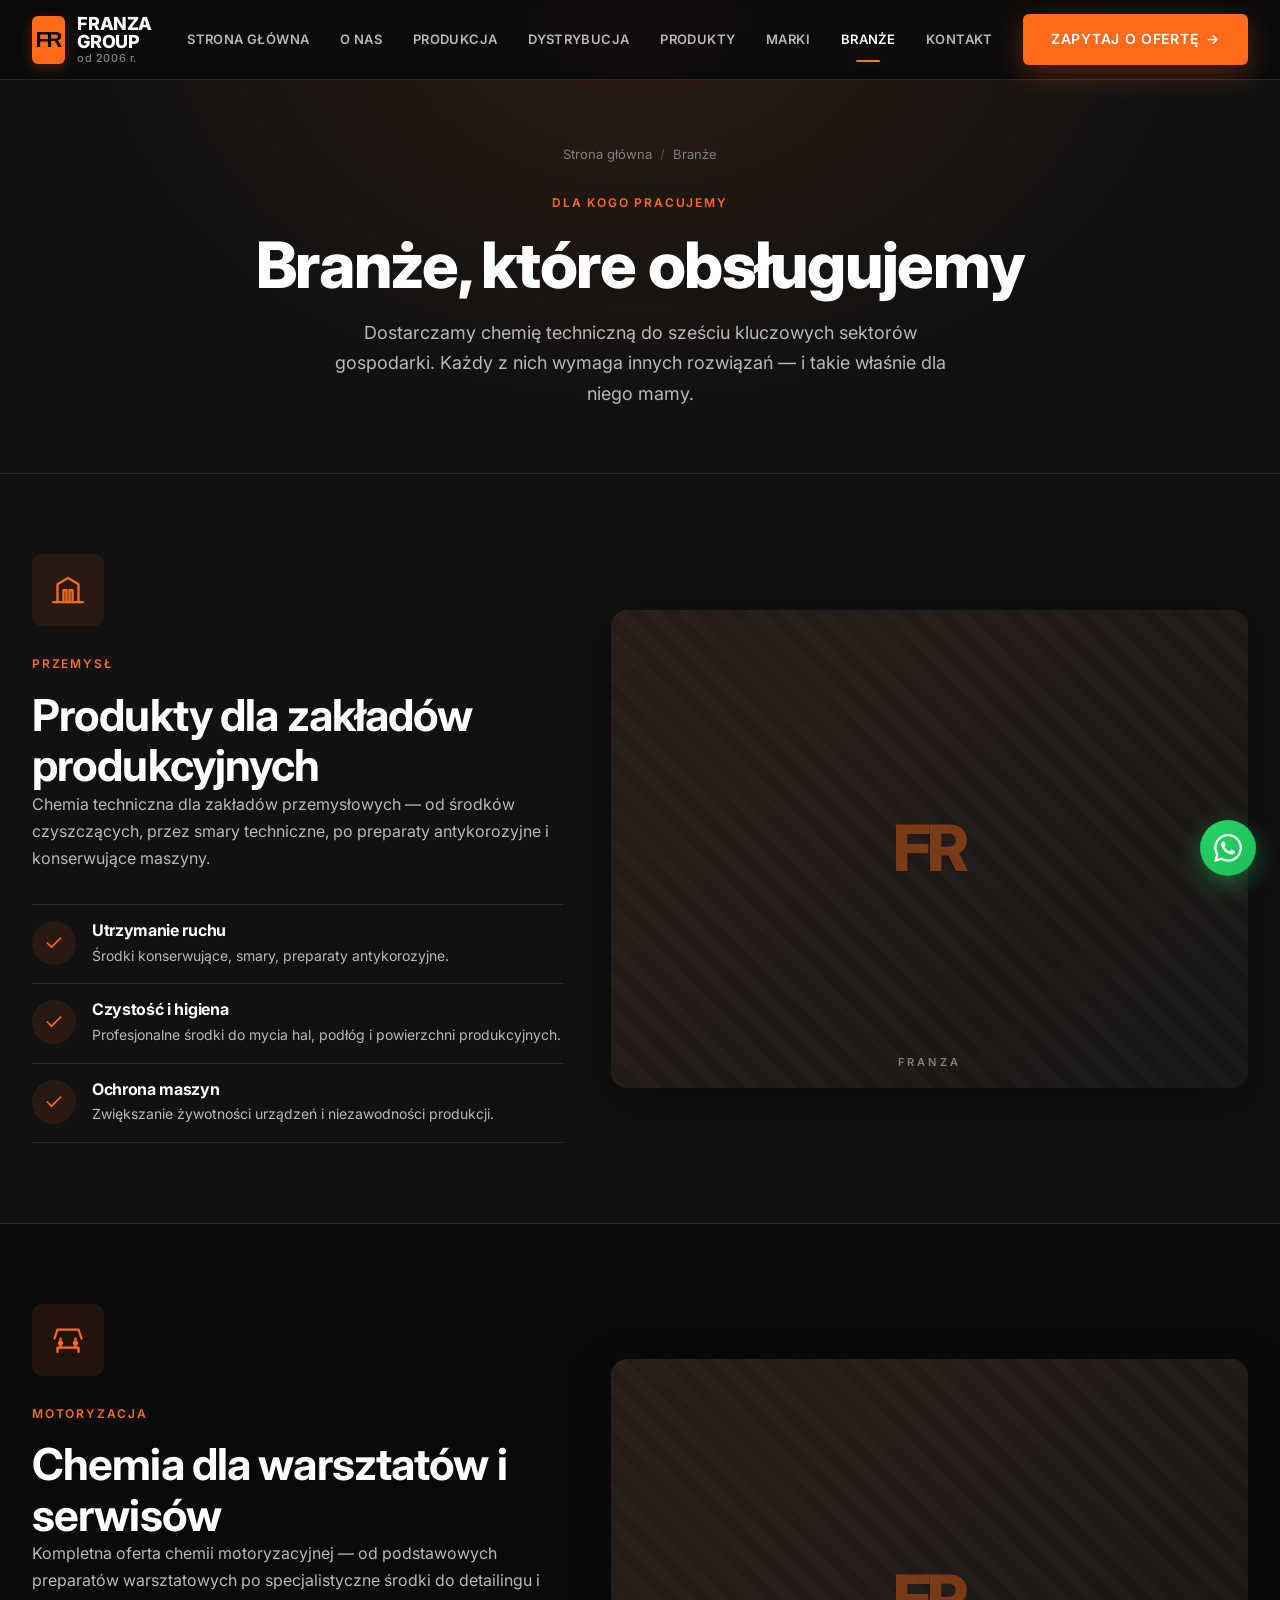
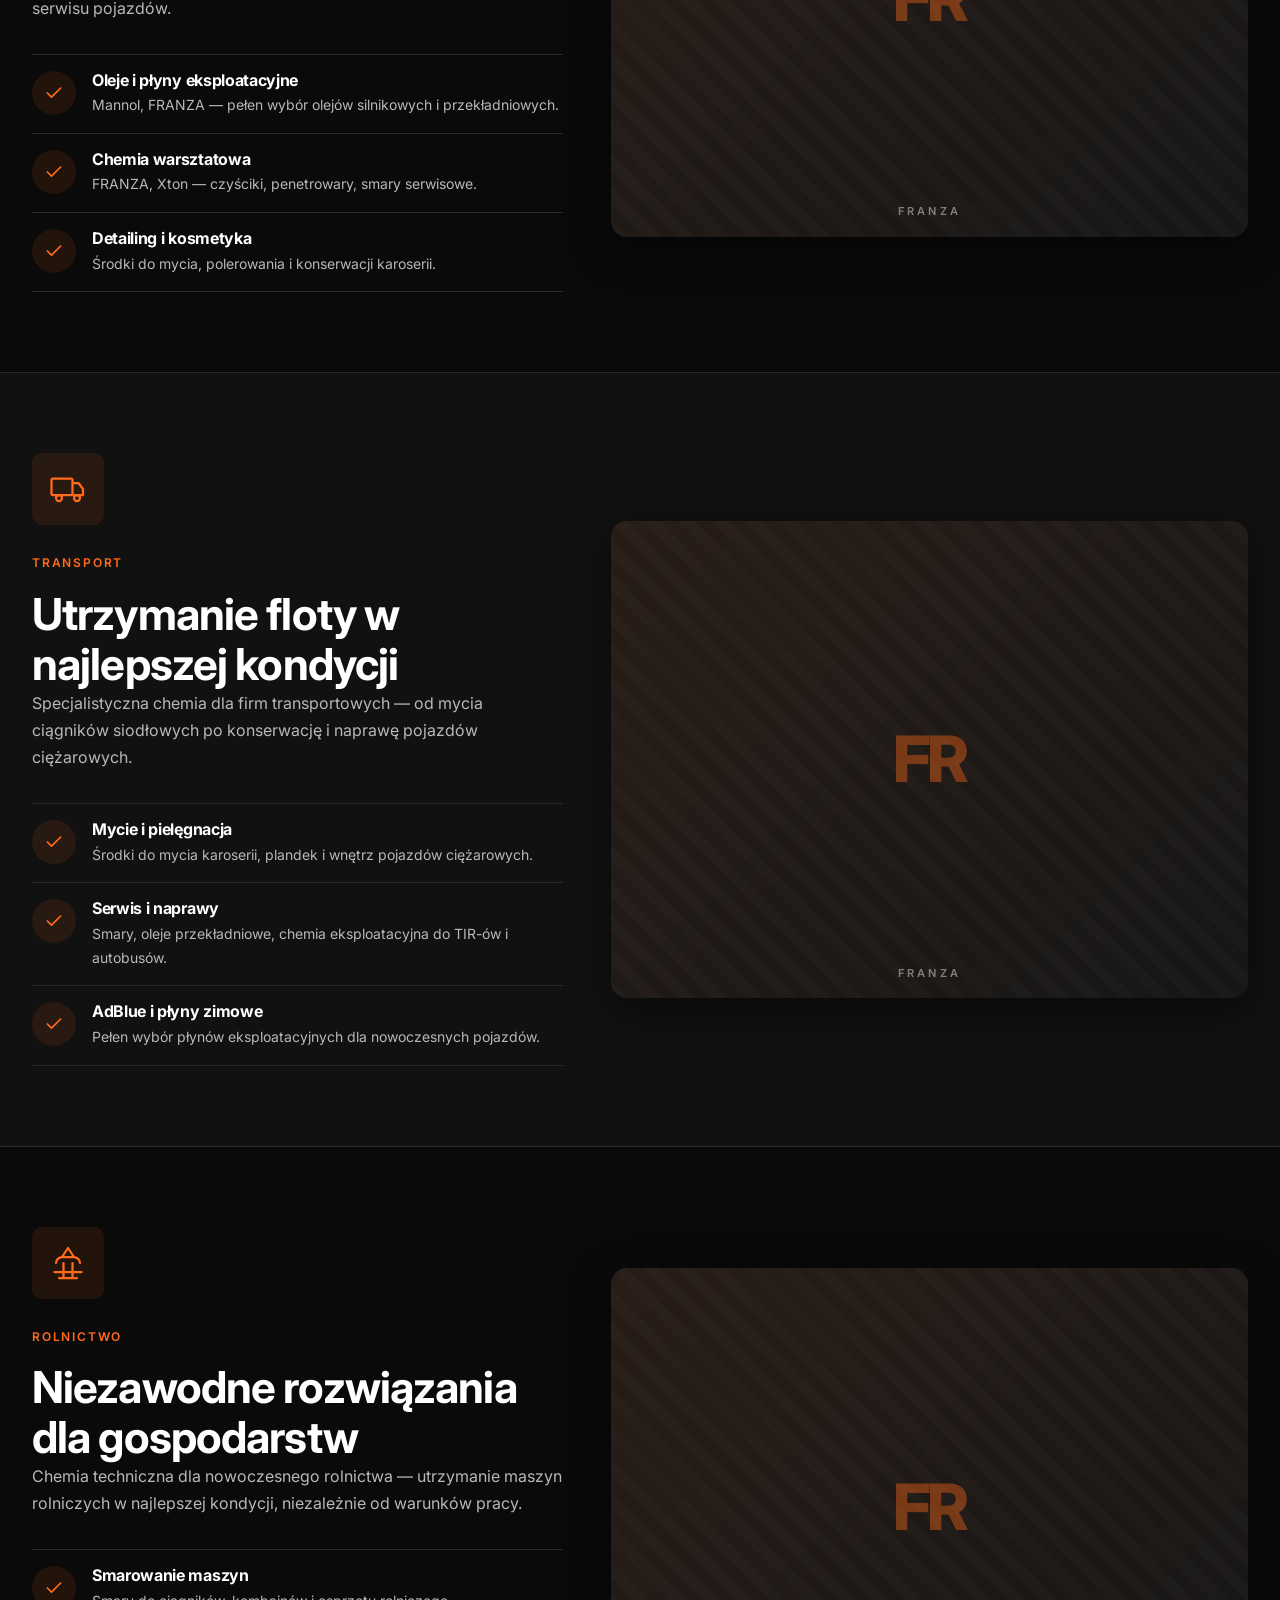
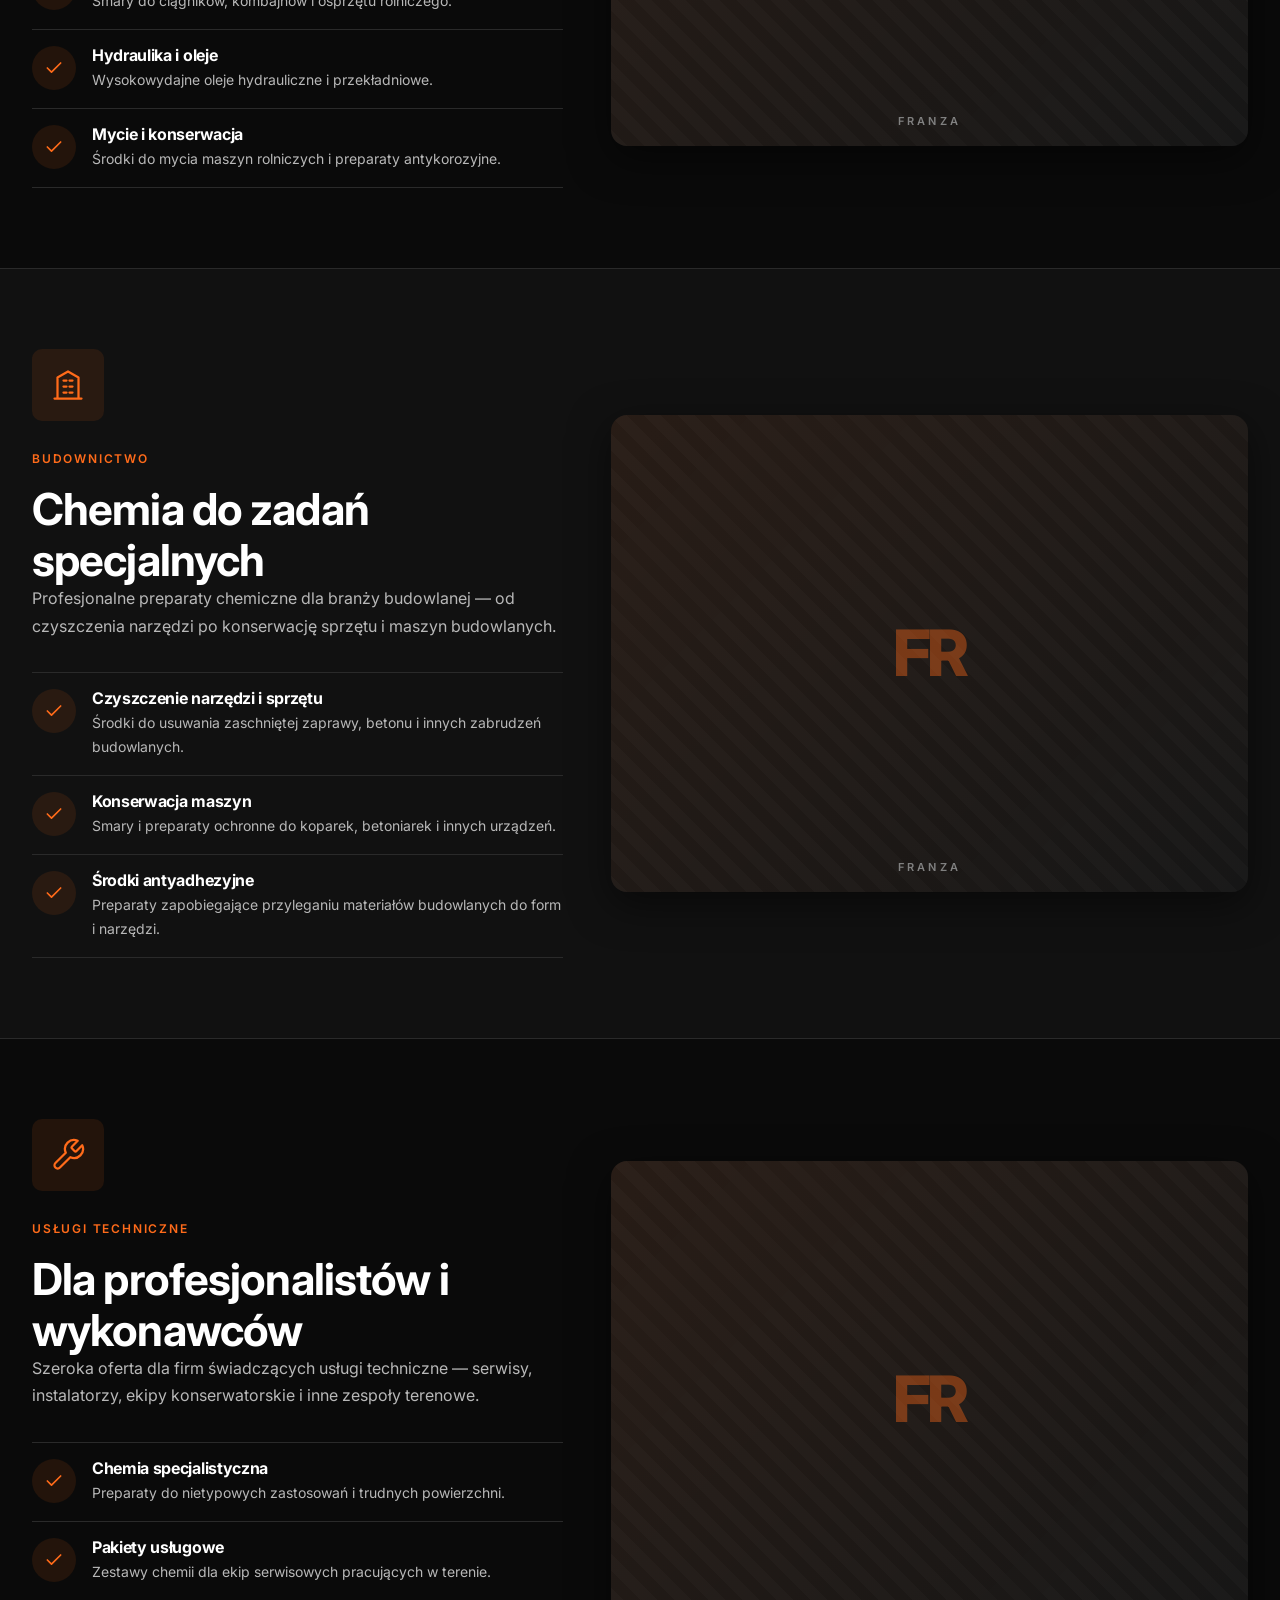
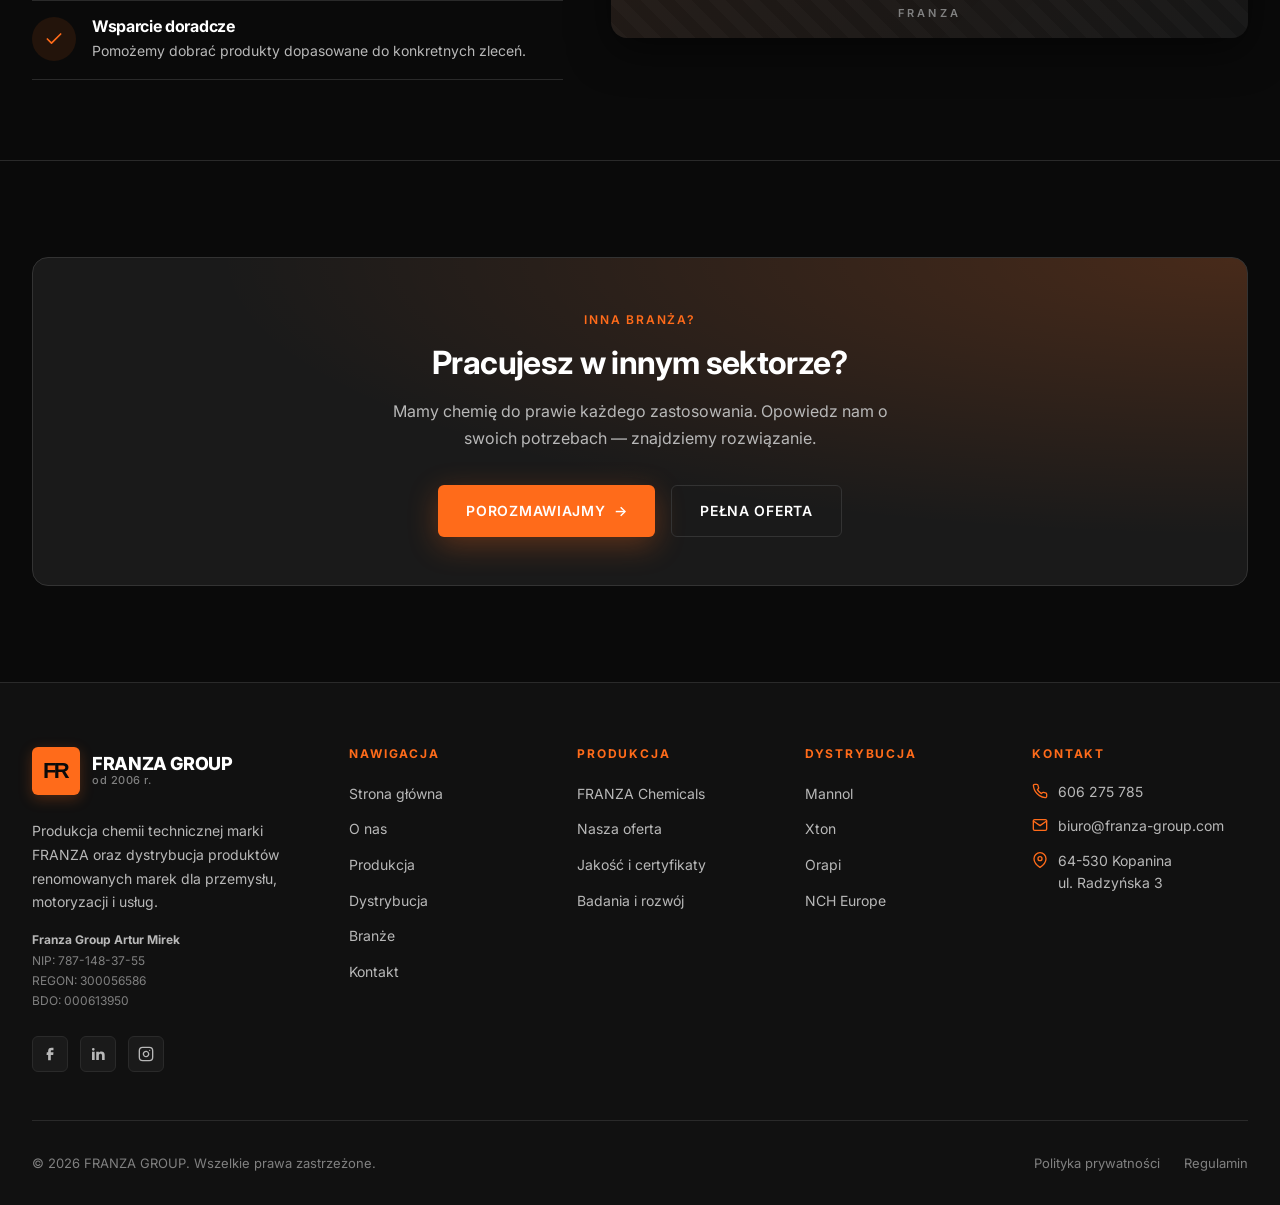
==== pages/branze.html @ 011a7c19 "j" ====
<!DOCTYPE html>
<html lang="pl">
<head>
  <meta charset="UTF-8">
  <meta name="viewport" content="width=device-width, initial-scale=1.0">
  <meta name="description" content="Branże, dla których pracujemy — przemysł, motoryzacja, transport, rolnictwo, budownictwo, usługi techniczne.">
  <meta name="theme-color" content="#0a0a0a">
  <title>Branże — FRANZA GROUP</title>

  <link rel="preconnect" href="https://fonts.googleapis.com">
  <link rel="preconnect" href="https://fonts.gstatic.com" crossorigin>
  <link href="https://fonts.googleapis.com/css2?family=Inter:wght@400;500;600;700;800&display=swap" rel="stylesheet">
  <link rel="stylesheet" href="../css/styles.css">
  <link rel="icon" type="image/svg+xml" href="../assets/favicon.svg">

  <style>
    .industry-section {
      padding: 5rem 0;
      border-bottom: 1px solid var(--border);
    }
    .industry-section:nth-child(even) {
      background-color: var(--bg-secondary);
    }
    .industry-detail-grid {
      display: grid;
      grid-template-columns: 1fr;
      gap: 3rem;
      align-items: center;
    }
    @media (min-width: 900px) {
      .industry-detail-grid {
        grid-template-columns: 1fr 1.2fr;
      }
      .industry-detail-grid.reverse .industry-detail-text {
        order: 2;
      }
    }
    .industry-detail-icon {
      width: 72px;
      height: 72px;
      display: grid;
      place-items: center;
      background-color: rgba(255, 107, 26, 0.1);
      color: var(--accent);
      border-radius: var(--radius-md);
      margin-bottom: 1.5rem;
    }
    .industry-detail-image {
      aspect-ratio: 4/3;
      border-radius: var(--radius-lg);
      overflow: hidden;
      box-shadow: var(--shadow-lg);
    }
    .industry-detail-image img {
      width: 100%;
      height: 100%;
      object-fit: cover;
    }
  </style>
</head>
<body>

  <div id="header-slot"></div>

  <main>
    <section class="page-header">
      <div class="container">
        <div class="breadcrumbs">
          <a href="../index.html">Strona główna</a>
          <span class="separator">/</span>
          <span>Branże</span>
        </div>
        <span class="eyebrow">Dla kogo pracujemy</span>
        <h1>Branże, które obsługujemy</h1>
        <p>Dostarczamy chemię techniczną do sześciu kluczowych sektorów gospodarki. Każdy z nich wymaga innych rozwiązań — i takie właśnie dla niego mamy.</p>
      </div>
    </section>

    <!-- PRZEMYSŁ -->
    <section class="industry-section">
      <div class="container">
        <div class="industry-detail-grid">
          <div>
            <div class="industry-detail-icon">
              <svg width="36" height="36" viewBox="0 0 24 24" fill="none" stroke="currentColor" stroke-width="1.5" stroke-linecap="round" stroke-linejoin="round"><path d="M2 20h20M5 20V8.2L12 4l7 4.2V20M9 12h2v8H9zM13 12h2v8h-2z"/></svg>
            </div>
            <span class="eyebrow">Przemysł</span>
            <h2>Produkty dla zakładów produkcyjnych</h2>
            <p>Chemia techniczna dla zakładów przemysłowych — od środków czyszczących, przez smary techniczne, po preparaty antykorozyjne i konserwujące maszyny.</p>
            <div class="feature-list">
              <div class="feature-list-item">
                <div class="icon-circle"><svg width="20" height="20" viewBox="0 0 24 24" fill="none" stroke="currentColor" stroke-width="2" stroke-linecap="round" stroke-linejoin="round"><polyline points="20 6 9 17 4 12"/></svg></div>
                <div class="feature-list-item-text"><h4>Utrzymanie ruchu</h4><p>Środki konserwujące, smary, preparaty antykorozyjne.</p></div>
              </div>
              <div class="feature-list-item">
                <div class="icon-circle"><svg width="20" height="20" viewBox="0 0 24 24" fill="none" stroke="currentColor" stroke-width="2" stroke-linecap="round" stroke-linejoin="round"><polyline points="20 6 9 17 4 12"/></svg></div>
                <div class="feature-list-item-text"><h4>Czystość i higiena</h4><p>Profesjonalne środki do mycia hal, podłóg i powierzchni produkcyjnych.</p></div>
              </div>
              <div class="feature-list-item">
                <div class="icon-circle"><svg width="20" height="20" viewBox="0 0 24 24" fill="none" stroke="currentColor" stroke-width="2" stroke-linecap="round" stroke-linejoin="round"><polyline points="20 6 9 17 4 12"/></svg></div>
                <div class="feature-list-item-text"><h4>Ochrona maszyn</h4><p>Zwiększanie żywotności urządzeń i niezawodności produkcji.</p></div>
              </div>
            </div>
          </div>
          <div class="industry-detail-image">
            <img src="https://images.unsplash.com/photo-1565008447742-97f6f38c985c?w=1000&q=80&auto=format&fit=crop" alt="Przemysł" loading="lazy">
          </div>
        </div>
      </div>
    </section>

    <!-- MOTORYZACJA -->
    <section class="industry-section">
      <div class="container">
        <div class="industry-detail-grid reverse">
          <div>
            <div class="industry-detail-icon">
              <svg width="36" height="36" viewBox="0 0 24 24" fill="none" stroke="currentColor" stroke-width="1.5" stroke-linecap="round" stroke-linejoin="round"><path d="M5 17h14M3 11l2-6h14l2 6M7 11v6M17 11v6M5 17v3M19 17v3"/><circle cx="7" cy="14" r="1" fill="currentColor"/><circle cx="17" cy="14" r="1" fill="currentColor"/></svg>
            </div>
            <span class="eyebrow">Motoryzacja</span>
            <h2>Chemia dla warsztatów i serwisów</h2>
            <p>Kompletna oferta chemii motoryzacyjnej — od podstawowych preparatów warsztatowych po specjalistyczne środki do detailingu i serwisu pojazdów.</p>
            <div class="feature-list">
              <div class="feature-list-item">
                <div class="icon-circle"><svg width="20" height="20" viewBox="0 0 24 24" fill="none" stroke="currentColor" stroke-width="2" stroke-linecap="round" stroke-linejoin="round"><polyline points="20 6 9 17 4 12"/></svg></div>
                <div class="feature-list-item-text"><h4>Oleje i płyny eksploatacyjne</h4><p>Mannol, FRANZA — pełen wybór olejów silnikowych i przekładniowych.</p></div>
              </div>
              <div class="feature-list-item">
                <div class="icon-circle"><svg width="20" height="20" viewBox="0 0 24 24" fill="none" stroke="currentColor" stroke-width="2" stroke-linecap="round" stroke-linejoin="round"><polyline points="20 6 9 17 4 12"/></svg></div>
                <div class="feature-list-item-text"><h4>Chemia warsztatowa</h4><p>FRANZA, Xton — czyściki, penetrowary, smary serwisowe.</p></div>
              </div>
              <div class="feature-list-item">
                <div class="icon-circle"><svg width="20" height="20" viewBox="0 0 24 24" fill="none" stroke="currentColor" stroke-width="2" stroke-linecap="round" stroke-linejoin="round"><polyline points="20 6 9 17 4 12"/></svg></div>
                <div class="feature-list-item-text"><h4>Detailing i kosmetyka</h4><p>Środki do mycia, polerowania i konserwacji karoserii.</p></div>
              </div>
            </div>
          </div>
          <div class="industry-detail-image">
            <img src="https://images.unsplash.com/photo-1492144534655-ae79c964c9d7?w=1000&q=80&auto=format&fit=crop" alt="Motoryzacja" loading="lazy">
          </div>
        </div>
      </div>
    </section>

    <!-- TRANSPORT -->
    <section class="industry-section">
      <div class="container">
        <div class="industry-detail-grid">
          <div>
            <div class="industry-detail-icon">
              <svg width="36" height="36" viewBox="0 0 24 24" fill="none" stroke="currentColor" stroke-width="1.5" stroke-linecap="round" stroke-linejoin="round"><rect x="1" y="5" width="14" height="11" rx="1"/><path d="M15 8h4l3 4v4h-7"/><circle cx="6" cy="18" r="2"/><circle cx="18" cy="18" r="2"/></svg>
            </div>
            <span class="eyebrow">Transport</span>
            <h2>Utrzymanie floty w najlepszej kondycji</h2>
            <p>Specjalistyczna chemia dla firm transportowych — od mycia ciągników siodłowych po konserwację i naprawę pojazdów ciężarowych.</p>
            <div class="feature-list">
              <div class="feature-list-item">
                <div class="icon-circle"><svg width="20" height="20" viewBox="0 0 24 24" fill="none" stroke="currentColor" stroke-width="2" stroke-linecap="round" stroke-linejoin="round"><polyline points="20 6 9 17 4 12"/></svg></div>
                <div class="feature-list-item-text"><h4>Mycie i pielęgnacja</h4><p>Środki do mycia karoserii, plandek i wnętrz pojazdów ciężarowych.</p></div>
              </div>
              <div class="feature-list-item">
                <div class="icon-circle"><svg width="20" height="20" viewBox="0 0 24 24" fill="none" stroke="currentColor" stroke-width="2" stroke-linecap="round" stroke-linejoin="round"><polyline points="20 6 9 17 4 12"/></svg></div>
                <div class="feature-list-item-text"><h4>Serwis i naprawy</h4><p>Smary, oleje przekładniowe, chemia eksploatacyjna do TIR-ów i autobusów.</p></div>
              </div>
              <div class="feature-list-item">
                <div class="icon-circle"><svg width="20" height="20" viewBox="0 0 24 24" fill="none" stroke="currentColor" stroke-width="2" stroke-linecap="round" stroke-linejoin="round"><polyline points="20 6 9 17 4 12"/></svg></div>
                <div class="feature-list-item-text"><h4>AdBlue i płyny zimowe</h4><p>Pełen wybór płynów eksploatacyjnych dla nowoczesnych pojazdów.</p></div>
              </div>
            </div>
          </div>
          <div class="industry-detail-image">
            <img src="https://images.unsplash.com/photo-1601584115197-04ecc0da31d7?w=1000&q=80&auto=format&fit=crop" alt="Transport" loading="lazy">
          </div>
        </div>
      </div>
    </section>

    <!-- ROLNICTWO -->
    <section class="industry-section">
      <div class="container">
        <div class="industry-detail-grid reverse">
          <div>
            <div class="industry-detail-icon">
              <svg width="36" height="36" viewBox="0 0 24 24" fill="none" stroke="currentColor" stroke-width="1.5" stroke-linecap="round" stroke-linejoin="round"><path d="M12 2L8 8h8l-4-6zM4 12c0-2 2-4 4-4M20 12c0-2-2-4-4-4M6 22h12M9 22V12M15 22V12M3 18h18"/></svg>
            </div>
            <span class="eyebrow">Rolnictwo</span>
            <h2>Niezawodne rozwiązania dla gospodarstw</h2>
            <p>Chemia techniczna dla nowoczesnego rolnictwa — utrzymanie maszyn rolniczych w najlepszej kondycji, niezależnie od warunków pracy.</p>
            <div class="feature-list">
              <div class="feature-list-item">
                <div class="icon-circle"><svg width="20" height="20" viewBox="0 0 24 24" fill="none" stroke="currentColor" stroke-width="2" stroke-linecap="round" stroke-linejoin="round"><polyline points="20 6 9 17 4 12"/></svg></div>
                <div class="feature-list-item-text"><h4>Smarowanie maszyn</h4><p>Smary do ciągników, kombajnów i osprzętu rolniczego.</p></div>
              </div>
              <div class="feature-list-item">
                <div class="icon-circle"><svg width="20" height="20" viewBox="0 0 24 24" fill="none" stroke="currentColor" stroke-width="2" stroke-linecap="round" stroke-linejoin="round"><polyline points="20 6 9 17 4 12"/></svg></div>
                <div class="feature-list-item-text"><h4>Hydraulika i oleje</h4><p>Wysokowydajne oleje hydrauliczne i przekładniowe.</p></div>
              </div>
              <div class="feature-list-item">
                <div class="icon-circle"><svg width="20" height="20" viewBox="0 0 24 24" fill="none" stroke="currentColor" stroke-width="2" stroke-linecap="round" stroke-linejoin="round"><polyline points="20 6 9 17 4 12"/></svg></div>
                <div class="feature-list-item-text"><h4>Mycie i konserwacja</h4><p>Środki do mycia maszyn rolniczych i preparaty antykorozyjne.</p></div>
              </div>
            </div>
          </div>
          <div class="industry-detail-image">
            <img src="https://images.unsplash.com/photo-1500595046743-cd271d694d30?w=1000&q=80&auto=format&fit=crop" alt="Rolnictwo" loading="lazy">
          </div>
        </div>
      </div>
    </section>

    <!-- BUDOWNICTWO -->
    <section class="industry-section">
      <div class="container">
        <div class="industry-detail-grid">
          <div>
            <div class="industry-detail-icon">
              <svg width="36" height="36" viewBox="0 0 24 24" fill="none" stroke="currentColor" stroke-width="1.5" stroke-linecap="round" stroke-linejoin="round"><path d="M3 21h18M5 21V7l7-4 7 4v14M9 9h2M13 9h2M9 13h2M13 13h2M9 17h2M13 17h2"/></svg>
            </div>
            <span class="eyebrow">Budownictwo</span>
            <h2>Chemia do zadań specjalnych</h2>
            <p>Profesjonalne preparaty chemiczne dla branży budowlanej — od czyszczenia narzędzi po konserwację sprzętu i maszyn budowlanych.</p>
            <div class="feature-list">
              <div class="feature-list-item">
                <div class="icon-circle"><svg width="20" height="20" viewBox="0 0 24 24" fill="none" stroke="currentColor" stroke-width="2" stroke-linecap="round" stroke-linejoin="round"><polyline points="20 6 9 17 4 12"/></svg></div>
                <div class="feature-list-item-text"><h4>Czyszczenie narzędzi i sprzętu</h4><p>Środki do usuwania zaschniętej zaprawy, betonu i innych zabrudzeń budowlanych.</p></div>
              </div>
              <div class="feature-list-item">
                <div class="icon-circle"><svg width="20" height="20" viewBox="0 0 24 24" fill="none" stroke="currentColor" stroke-width="2" stroke-linecap="round" stroke-linejoin="round"><polyline points="20 6 9 17 4 12"/></svg></div>
                <div class="feature-list-item-text"><h4>Konserwacja maszyn</h4><p>Smary i preparaty ochronne do koparek, betoniarek i innych urządzeń.</p></div>
              </div>
              <div class="feature-list-item">
                <div class="icon-circle"><svg width="20" height="20" viewBox="0 0 24 24" fill="none" stroke="currentColor" stroke-width="2" stroke-linecap="round" stroke-linejoin="round"><polyline points="20 6 9 17 4 12"/></svg></div>
                <div class="feature-list-item-text"><h4>Środki antyadhezyjne</h4><p>Preparaty zapobiegające przyleganiu materiałów budowlanych do form i narzędzi.</p></div>
              </div>
            </div>
          </div>
          <div class="industry-detail-image">
            <img src="https://images.unsplash.com/photo-1503387762-592deb58ef4e?w=1000&q=80&auto=format&fit=crop" alt="Budownictwo" loading="lazy">
          </div>
        </div>
      </div>
    </section>

    <!-- USŁUGI TECHNICZNE -->
    <section class="industry-section">
      <div class="container">
        <div class="industry-detail-grid reverse">
          <div>
            <div class="industry-detail-icon">
              <svg width="36" height="36" viewBox="0 0 24 24" fill="none" stroke="currentColor" stroke-width="1.5" stroke-linecap="round" stroke-linejoin="round"><path d="M14.7 6.3a1 1 0 0 0 0 1.4l1.6 1.6a1 1 0 0 0 1.4 0l3.77-3.77a6 6 0 0 1-7.94 7.94l-6.91 6.91a2.12 2.12 0 0 1-3-3l6.91-6.91a6 6 0 0 1 7.94-7.94l-3.76 3.76z"/></svg>
            </div>
            <span class="eyebrow">Usługi techniczne</span>
            <h2>Dla profesjonalistów i wykonawców</h2>
            <p>Szeroka oferta dla firm świadczących usługi techniczne — serwisy, instalatorzy, ekipy konserwatorskie i inne zespoły terenowe.</p>
            <div class="feature-list">
              <div class="feature-list-item">
                <div class="icon-circle"><svg width="20" height="20" viewBox="0 0 24 24" fill="none" stroke="currentColor" stroke-width="2" stroke-linecap="round" stroke-linejoin="round"><polyline points="20 6 9 17 4 12"/></svg></div>
                <div class="feature-list-item-text"><h4>Chemia specjalistyczna</h4><p>Preparaty do nietypowych zastosowań i trudnych powierzchni.</p></div>
              </div>
              <div class="feature-list-item">
                <div class="icon-circle"><svg width="20" height="20" viewBox="0 0 24 24" fill="none" stroke="currentColor" stroke-width="2" stroke-linecap="round" stroke-linejoin="round"><polyline points="20 6 9 17 4 12"/></svg></div>
                <div class="feature-list-item-text"><h4>Pakiety usługowe</h4><p>Zestawy chemii dla ekip serwisowych pracujących w terenie.</p></div>
              </div>
              <div class="feature-list-item">
                <div class="icon-circle"><svg width="20" height="20" viewBox="0 0 24 24" fill="none" stroke="currentColor" stroke-width="2" stroke-linecap="round" stroke-linejoin="round"><polyline points="20 6 9 17 4 12"/></svg></div>
                <div class="feature-list-item-text"><h4>Wsparcie doradcze</h4><p>Pomożemy dobrać produkty dopasowane do konkretnych zleceń.</p></div>
              </div>
            </div>
          </div>
          <div class="industry-detail-image">
            <img src="https://images.unsplash.com/photo-1581094794329-c8112a89af12?w=1000&q=80&auto=format&fit=crop" alt="Usługi techniczne" loading="lazy">
          </div>
        </div>
      </div>
    </section>

    <section>
      <div class="container">
        <div class="banner">
          <span class="eyebrow">Inna branża?</span>
          <h2>Pracujesz w innym sektorze?</h2>
          <p>Mamy chemię do prawie każdego zastosowania. Opowiedz nam o swoich potrzebach — znajdziemy rozwiązanie.</p>
          <div class="banner-ctas">
            <a href="kontakt.html" class="btn btn-primary">Porozmawiajmy<span class="arrow">→</span></a>
            <a href="produkty.html" class="btn btn-secondary">Pełna oferta</a>
          </div>
        </div>
      </div>
    </section>
  </main>

  <div id="footer-slot"></div>
  <script src="../js/main.js"></script>
</body>
</html>
---- css/styles.css ----
/* ============================================
   FRANZA GROUP — Główny arkusz stylów
   ============================================ */

/* === Zmienne === */
:root {
  --bg-primary: #0a0a0a;
  --bg-secondary: #111111;
  --bg-tertiary: #161616;
  --bg-card: #1a1a1a;
  --bg-card-hover: #222222;
  --bg-elevated: #1e1e1e;

  --text-primary: #ffffff;
  --text-secondary: #b8b8b8;
  --text-muted: #808080;

  --accent: #ff6b1a;
  --accent-hover: #ff8533;
  --accent-dark: #e55a0d;
  --accent-glow: rgba(255, 107, 26, 0.25);

  --border: #2a2a2a;
  --border-light: #333333;

  --shadow-sm: 0 2px 8px rgba(0, 0, 0, 0.3);
  --shadow-md: 0 6px 20px rgba(0, 0, 0, 0.4);
  --shadow-lg: 0 12px 40px rgba(0, 0, 0, 0.5);
  --shadow-accent: 0 8px 30px rgba(255, 107, 26, 0.3);

  --radius-sm: 6px;
  --radius-md: 10px;
  --radius-lg: 16px;
  --radius-xl: 24px;

  --transition-fast: 150ms ease;
  --transition: 250ms ease;
  --transition-slow: 400ms ease;

  --container-max: 1280px;
  --header-height: 80px;

  --font-sans: 'Inter', -apple-system, BlinkMacSystemFont, 'Segoe UI', Roboto, sans-serif;
}

/* === Reset === */
*, *::before, *::after {
  box-sizing: border-box;
  margin: 0;
  padding: 0;
}

html {
  scroll-behavior: smooth;
  -webkit-text-size-adjust: 100%;
}

body {
  font-family: var(--font-sans);
  background-color: var(--bg-primary);
  color: var(--text-primary);
  line-height: 1.6;
  min-height: 100vh;
  -webkit-font-smoothing: antialiased;
  -moz-osx-font-smoothing: grayscale;
  overflow-x: hidden;
}

img, svg, video {
  display: block;
  max-width: 100%;
  height: auto;
}

a {
  color: inherit;
  text-decoration: none;
  transition: color var(--transition);
}

button {
  font-family: inherit;
  cursor: pointer;
  border: none;
  background: none;
  color: inherit;
}

ul, ol {
  list-style: none;
}

input, textarea, select {
  font-family: inherit;
  font-size: inherit;
  color: inherit;
}

/* === Typografia === */
h1, h2, h3, h4, h5, h6 {
  font-weight: 700;
  line-height: 1.15;
  letter-spacing: -0.02em;
  color: var(--text-primary);
}

h1 {
  font-size: clamp(2.5rem, 5vw, 4rem);
  font-weight: 800;
}

h2 {
  font-size: clamp(1.875rem, 3.5vw, 2.75rem);
}

h3 {
  font-size: clamp(1.375rem, 2vw, 1.75rem);
}

p {
  color: var(--text-secondary);
  line-height: 1.7;
}

.accent-text {
  color: var(--accent);
}

.text-muted {
  color: var(--text-muted);
}

.eyebrow {
  display: inline-block;
  font-size: 0.75rem;
  font-weight: 600;
  letter-spacing: 0.15em;
  text-transform: uppercase;
  color: var(--accent);
  margin-bottom: 1rem;
}

/* === Container === */
.container {
  width: 100%;
  max-width: var(--container-max);
  margin: 0 auto;
  padding: 0 1.5rem;
}

@media (min-width: 768px) {
  .container {
    padding: 0 2rem;
  }
}

/* === Buttons === */
.btn {
  display: inline-flex;
  align-items: center;
  justify-content: center;
  gap: 0.5rem;
  padding: 0.875rem 1.75rem;
  font-size: 0.875rem;
  font-weight: 600;
  letter-spacing: 0.05em;
  text-transform: uppercase;
  border-radius: var(--radius-sm);
  transition: all var(--transition);
  cursor: pointer;
  white-space: nowrap;
}

.btn-primary {
  background-color: var(--accent);
  color: #fff;
  box-shadow: var(--shadow-accent);
}

.btn-primary:hover {
  background-color: var(--accent-hover);
  transform: translateY(-2px);
  box-shadow: 0 12px 36px rgba(255, 107, 26, 0.4);
}

.btn-secondary {
  background-color: transparent;
  color: var(--text-primary);
  border: 1px solid var(--border-light);
}

.btn-secondary:hover {
  background-color: var(--bg-card);
  border-color: var(--accent);
  color: var(--accent);
}

.btn-ghost {
  padding: 0.5rem 0;
  color: var(--accent);
  font-weight: 600;
  font-size: 0.875rem;
  letter-spacing: 0.05em;
  text-transform: uppercase;
}

.btn-ghost:hover {
  color: var(--accent-hover);
  gap: 0.75rem;
}

.btn .arrow {
  display: inline-block;
  transition: transform var(--transition);
}

.btn:hover .arrow {
  transform: translateX(4px);
}

/* === Header === */
.site-header {
  position: fixed;
  top: 0;
  left: 0;
  right: 0;
  height: var(--header-height);
  background-color: rgba(10, 10, 10, 0.85);
  backdrop-filter: blur(16px);
  -webkit-backdrop-filter: blur(16px);
  border-bottom: 1px solid var(--border);
  z-index: 1000;
  transition: background-color var(--transition);
}

.site-header.scrolled {
  background-color: rgba(10, 10, 10, 0.95);
  box-shadow: var(--shadow-md);
}

.header-inner {
  display: flex;
  align-items: center;
  justify-content: space-between;
  height: 100%;
}

.logo {
  display: flex;
  align-items: center;
  gap: 0.75rem;
  font-weight: 800;
}

.logo-mark {
  width: 48px;
  height: 48px;
  display: grid;
  place-items: center;
  background: var(--accent);
  color: #0a0a0a;
  border-radius: var(--radius-sm);
  font-family: 'Arial Black', 'Helvetica Neue', Arial, sans-serif;
  font-size: 1.375rem;
  font-weight: 900;
  letter-spacing: -0.12em;
  padding-right: 2px;
  box-shadow: 0 4px 14px var(--accent-glow);
  transition: transform var(--transition);
}

.logo:hover .logo-mark {
  transform: rotate(-3deg) scale(1.05);
}

.logo-text {
  display: flex;
  flex-direction: column;
  line-height: 1;
}

.logo-name {
  font-size: 1.125rem;
  font-weight: 800;
  letter-spacing: -0.02em;
  color: var(--text-primary);
}

.logo-tagline {
  font-size: 0.6875rem;
  font-weight: 500;
  color: var(--text-muted);
  letter-spacing: 0.05em;
  margin-top: 0.125rem;
}

.main-nav {
  display: none;
}

@media (min-width: 1100px) {
  .main-nav {
    display: flex;
    align-items: center;
    gap: 0.125rem;
  }
}

.nav-link {
  position: relative;
  padding: 0.625rem 0.9rem;
  font-size: 0.8125rem;
  font-weight: 600;
  letter-spacing: 0.03em;
  text-transform: uppercase;
  color: var(--text-secondary);
  border-radius: var(--radius-sm);
  transition: all var(--transition);
  white-space: nowrap;
}

.nav-link:hover {
  color: var(--text-primary);
  background-color: rgba(255, 255, 255, 0.04);
}

.nav-link.active {
  color: var(--text-primary);
}

.nav-link.active::after {
  content: '';
  position: absolute;
  bottom: -2px;
  left: 50%;
  transform: translateX(-50%);
  width: 24px;
  height: 2px;
  background: linear-gradient(90deg, var(--accent), var(--accent-hover));
  border-radius: 2px;
  box-shadow: 0 0 8px var(--accent-glow);
}

.nav-cta {
  margin-left: 1rem;
  display: none;
}

@media (min-width: 1280px) {
  .nav-cta {
    display: inline-flex;
  }
}

/* === Mobile menu === */
.menu-toggle {
  display: flex;
  flex-direction: column;
  gap: 5px;
  padding: 0.5rem;
  z-index: 1001;
}

@media (min-width: 1024px) {
  .menu-toggle {
    display: none;
  }
}

.menu-toggle span {
  display: block;
  width: 24px;
  height: 2px;
  background-color: var(--text-primary);
  transition: all var(--transition);
  border-radius: 1px;
}

.menu-toggle.active span:nth-child(1) {
  transform: translateY(7px) rotate(45deg);
}

.menu-toggle.active span:nth-child(2) {
  opacity: 0;
}

.menu-toggle.active span:nth-child(3) {
  transform: translateY(-7px) rotate(-45deg);
}

.mobile-menu {
  position: fixed;
  inset: 0;
  background-color: var(--bg-primary);
  z-index: 999;
  padding: calc(var(--header-height) + 2rem) 1.5rem 2rem;
  transform: translateX(100%);
  transition: transform var(--transition-slow);
  overflow-y: auto;
}

.mobile-menu.open {
  transform: translateX(0);
}

.mobile-menu .nav-link {
  display: block;
  padding: 1rem;
  font-size: 1rem;
  border-bottom: 1px solid var(--border);
}

.mobile-menu .nav-link.active::after {
  display: none;
}

.mobile-menu .btn {
  margin-top: 2rem;
  width: 100%;
}

/* === Hero === */
.hero {
  position: relative;
  padding-top: calc(var(--header-height) + 4rem);
  padding-bottom: 4rem;
  overflow: hidden;
  background:
    radial-gradient(ellipse at top right, rgba(255, 107, 26, 0.15), transparent 60%),
    radial-gradient(ellipse at bottom left, rgba(255, 107, 26, 0.08), transparent 70%),
    var(--bg-primary);
}

@media (min-width: 768px) {
  .hero {
    padding-top: calc(var(--header-height) + 5rem);
    padding-bottom: 6rem;
  }
}

.hero-grid {
  display: grid;
  grid-template-columns: 1fr;
  gap: 3rem;
  align-items: center;
}

@media (min-width: 1024px) {
  .hero-grid {
    grid-template-columns: 1.1fr 1fr;
    gap: 4rem;
  }
}

.hero h1 {
  margin-bottom: 1.5rem;
}

.hero h1 .accent-text {
  display: block;
}

.hero-lead {
  font-size: 1.125rem;
  color: var(--text-secondary);
  max-width: 520px;
  margin-bottom: 2.5rem;
}

.hero-ctas {
  display: flex;
  flex-wrap: wrap;
  gap: 1rem;
  margin-bottom: 3rem;
}

.hero-features {
  display: grid;
  grid-template-columns: repeat(auto-fit, minmax(160px, 1fr));
  gap: 1.5rem;
  padding-top: 2rem;
  border-top: 1px solid var(--border);
}

.hero-feature {
  display: flex;
  align-items: flex-start;
  gap: 0.875rem;
}

.hero-feature .icon-circle {
  flex-shrink: 0;
  width: 40px;
  height: 40px;
  display: grid;
  place-items: center;
  background-color: rgba(255, 107, 26, 0.1);
  border: 1px solid rgba(255, 107, 26, 0.3);
  border-radius: 50%;
  color: var(--accent);
}

.hero-feature-text {
  display: flex;
  flex-direction: column;
}

.hero-feature-title {
  font-size: 0.875rem;
  font-weight: 700;
  color: var(--text-primary);
  line-height: 1.3;
}

.hero-feature-desc {
  font-size: 0.75rem;
  color: var(--text-muted);
  margin-top: 0.25rem;
}

.hero-visual {
  position: relative;
  aspect-ratio: 4/3;
  border-radius: var(--radius-lg);
  overflow: hidden;
  background: linear-gradient(135deg, #1a1a1a, #0a0a0a);
  box-shadow: var(--shadow-lg);
}

.hero-visual img {
  width: 100%;
  height: 100%;
  object-fit: cover;
  opacity: 0.95;
}

.hero-visual::after {
  content: '';
  position: absolute;
  inset: 0;
  background: linear-gradient(135deg, transparent 40%, rgba(255, 107, 26, 0.2));
  pointer-events: none;
}

/* === Sections === */
section {
  padding: 5rem 0;
}

@media (min-width: 768px) {
  section {
    padding: 6rem 0;
  }
}

.section-header {
  text-align: center;
  max-width: 720px;
  margin: 0 auto 4rem;
}

.section-header h2 {
  margin-bottom: 1rem;
}

.section-header p {
  font-size: 1.0625rem;
}

/* === Brands strip === */
.brands-strip {
  padding: 3rem 0;
  background-color: var(--bg-secondary);
  border-top: 1px solid var(--border);
  border-bottom: 1px solid var(--border);
}

.brands-strip-label {
  text-align: center;
  font-size: 0.75rem;
  font-weight: 600;
  letter-spacing: 0.2em;
  text-transform: uppercase;
  color: var(--text-muted);
  margin-bottom: 2.5rem;
}

.brands-grid {
  display: grid;
  grid-template-columns: repeat(2, 1fr);
  gap: 2rem;
  align-items: center;
  justify-items: center;
}

@media (min-width: 640px) {
  .brands-grid {
    grid-template-columns: repeat(3, 1fr);
  }
}

@media (min-width: 1024px) {
  .brands-grid {
    grid-template-columns: repeat(6, 1fr);
  }
  .brands-grid-5 {
    grid-template-columns: repeat(5, 1fr);
  }
}

.brand-logo {
  display: flex;
  align-items: center;
  justify-content: center;
  height: 60px;
  padding: 0 0.75rem;
  filter: grayscale(100%) brightness(1.2) contrast(0.8);
  opacity: 0.7;
  transition: all var(--transition);
}

.brand-logo:hover {
  filter: none;
  opacity: 1;
  transform: translateY(-2px);
}

.brand-logo span {
  font-size: 1.25rem;
  font-weight: 800;
  letter-spacing: 0.05em;
  color: var(--text-primary);
}

/* Wyróżniona marka własna FRANZA */
.brand-logo-featured {
  display: flex;
  align-items: center;
  gap: 0.625rem;
  height: 60px;
  padding: 0.5rem 1.25rem;
  background: linear-gradient(135deg, rgba(255, 107, 26, 0.12), rgba(255, 107, 26, 0.04));
  border: 1px solid rgba(255, 107, 26, 0.3);
  border-radius: var(--radius-sm);
  filter: none;
  opacity: 1;
}

.brand-logo-featured:hover {
  background: linear-gradient(135deg, rgba(255, 107, 26, 0.2), rgba(255, 107, 26, 0.08));
  border-color: var(--accent);
  box-shadow: 0 8px 24px var(--accent-glow);
  transform: translateY(-3px);
}

.brand-fr-mark {
  display: grid;
  place-items: center;
  width: 40px;
  height: 40px;
  background: var(--accent);
  color: #0a0a0a !important;
  border-radius: 4px;
  font-family: 'Arial Black', 'Helvetica Neue', Arial, sans-serif;
  font-size: 1.125rem !important;
  font-weight: 900;
  letter-spacing: -0.12em;
  padding-right: 2px;
}

.brand-fr-text {
  color: var(--accent) !important;
  font-size: 1.125rem !important;
  letter-spacing: 0.02em !important;
}

/* === Two-column showcase === */
.showcase {
  display: grid;
  grid-template-columns: 1fr;
  gap: 1.5rem;
}

@media (min-width: 900px) {
  .showcase {
    grid-template-columns: 1fr 1fr;
  }
}

.showcase-card {
  position: relative;
  padding: 2.5rem;
  background: linear-gradient(135deg, var(--bg-card), var(--bg-secondary));
  border: 1px solid var(--border);
  border-radius: var(--radius-lg);
  overflow: hidden;
  transition: all var(--transition);
}

.showcase-card:hover {
  border-color: var(--border-light);
  transform: translateY(-4px);
  box-shadow: var(--shadow-lg);
}

.showcase-card .eyebrow {
  font-size: 0.6875rem;
}

.showcase-card h3 {
  font-size: clamp(1.5rem, 2.5vw, 2rem);
  margin-bottom: 1rem;
  text-transform: uppercase;
}

.showcase-card h3 .accent-text {
  display: block;
}

.showcase-card p {
  font-size: 0.9375rem;
  margin-bottom: 1.5rem;
  max-width: 380px;
}

.showcase-list {
  margin-bottom: 2rem;
}

.showcase-list li {
  display: flex;
  align-items: center;
  gap: 0.75rem;
  font-size: 0.9375rem;
  color: var(--text-secondary);
  padding: 0.375rem 0;
}

.check-icon {
  flex-shrink: 0;
  width: 20px;
  height: 20px;
  display: grid;
  place-items: center;
  background-color: rgba(255, 107, 26, 0.15);
  color: var(--accent);
  border-radius: 4px;
  font-size: 0.75rem;
}

.showcase-card-visual {
  position: absolute;
  right: -10%;
  bottom: -10%;
  width: 50%;
  opacity: 0.35;
  pointer-events: none;
  z-index: 0;
}

.showcase-card > * {
  position: relative;
  z-index: 1;
}

/* === Industries grid === */
.industries-grid {
  display: grid;
  grid-template-columns: repeat(2, 1fr);
  gap: 1rem;
}

@media (min-width: 768px) {
  .industries-grid {
    grid-template-columns: repeat(3, 1fr);
    gap: 1.5rem;
  }
}

@media (min-width: 1024px) {
  .industries-grid {
    grid-template-columns: repeat(6, 1fr);
  }
}

.industry-card {
  padding: 2rem 1rem;
  background-color: var(--bg-card);
  border: 1px solid var(--border);
  border-radius: var(--radius-md);
  text-align: center;
  transition: all var(--transition);
}

.industry-card:hover {
  background-color: var(--bg-card-hover);
  border-color: var(--accent);
  transform: translateY(-4px);
  box-shadow: var(--shadow-md);
}

.industry-icon {
  width: 56px;
  height: 56px;
  margin: 0 auto 1rem;
  display: grid;
  place-items: center;
  color: var(--accent);
}

.industry-card h4 {
  font-size: 0.875rem;
  font-weight: 700;
  text-transform: uppercase;
  letter-spacing: 0.05em;
  margin-bottom: 0.5rem;
}

.industry-card p {
  font-size: 0.8125rem;
  color: var(--text-muted);
  line-height: 1.5;
}

/* === CTA section === */
.cta-section {
  background:
    radial-gradient(ellipse at center, rgba(255, 107, 26, 0.1), transparent 70%),
    var(--bg-secondary);
  border-top: 1px solid var(--border);
  border-bottom: 1px solid var(--border);
}

.cta-grid {
  display: grid;
  grid-template-columns: 1fr;
  gap: 3rem;
  align-items: center;
}

@media (min-width: 900px) {
  .cta-grid {
    grid-template-columns: 1fr 1fr 1fr;
    gap: 4rem;
  }
}

.cta-images {
  display: grid;
  grid-template-columns: 1fr 1fr;
  gap: 1rem;
}

@media (min-width: 900px) {
  .cta-images {
    grid-column: span 2;
  }
}

.cta-image {
  aspect-ratio: 4/3;
  border-radius: var(--radius-md);
  overflow: hidden;
  position: relative;
}

.cta-image img {
  width: 100%;
  height: 100%;
  object-fit: cover;
  transition: transform var(--transition-slow);
}

.cta-image:hover img {
  transform: scale(1.05);
}

.cta-image::after {
  content: '';
  position: absolute;
  inset: 0;
  background: linear-gradient(to top, rgba(0, 0, 0, 0.7), transparent 60%);
}

.cta-image-label {
  position: absolute;
  bottom: 1rem;
  left: 1rem;
  z-index: 1;
  font-size: 0.8125rem;
  font-weight: 700;
  text-transform: uppercase;
  letter-spacing: 0.05em;
  color: #fff;
}

.cta-content h2 {
  font-size: clamp(1.5rem, 2.5vw, 1.875rem);
  margin-bottom: 1.5rem;
}

.cta-contact-list {
  margin: 2rem 0;
}

.cta-contact-item {
  display: flex;
  align-items: center;
  gap: 1rem;
  padding: 0.75rem 0;
  font-size: 0.9375rem;
}

.cta-contact-item .icon-circle {
  flex-shrink: 0;
  width: 40px;
  height: 40px;
  display: grid;
  place-items: center;
  background-color: rgba(255, 107, 26, 0.1);
  color: var(--accent);
  border-radius: 50%;
}

/* === Stats === */
.stats {
  background-color: var(--bg-primary);
  padding: 4rem 0;
}

.stats-grid {
  display: grid;
  grid-template-columns: repeat(2, 1fr);
  gap: 2rem;
  text-align: center;
}

@media (min-width: 768px) {
  .stats-grid {
    grid-template-columns: repeat(4, 1fr);
  }
}

.stat-number {
  font-size: clamp(2.5rem, 4vw, 3.5rem);
  font-weight: 800;
  color: var(--text-primary);
  line-height: 1;
  letter-spacing: -0.02em;
  margin-bottom: 0.5rem;
}

.stat-label {
  font-size: 0.75rem;
  font-weight: 600;
  letter-spacing: 0.15em;
  text-transform: uppercase;
  color: var(--text-muted);
}

/* === Footer === */
.site-footer {
  background-color: var(--bg-secondary);
  border-top: 1px solid var(--border);
  padding: 4rem 0 2rem;
}

.footer-grid {
  display: grid;
  grid-template-columns: 1fr;
  gap: 3rem;
  margin-bottom: 3rem;
}

@media (min-width: 640px) {
  .footer-grid {
    grid-template-columns: repeat(2, 1fr);
  }
}

@media (min-width: 1024px) {
  .footer-grid {
    grid-template-columns: 1.5fr 1fr 1fr 1fr 1.2fr;
  }
}

.footer-brand p {
  font-size: 0.875rem;
  margin-top: 1.5rem;
  max-width: 280px;
}

.footer-col h5 {
  font-size: 0.75rem;
  font-weight: 700;
  letter-spacing: 0.15em;
  text-transform: uppercase;
  color: var(--accent);
  margin-bottom: 1.25rem;
}

.footer-col ul li {
  margin-bottom: 0.625rem;
}

.footer-col ul a {
  font-size: 0.875rem;
  color: var(--text-secondary);
}

.footer-col ul a:hover {
  color: var(--accent);
}

.footer-contact-item {
  display: flex;
  align-items: flex-start;
  gap: 0.625rem;
  font-size: 0.875rem;
  color: var(--text-secondary);
  margin-bottom: 0.75rem;
}

.footer-contact-item svg {
  flex-shrink: 0;
  color: var(--accent);
  margin-top: 2px;
}

.footer-bottom {
  padding-top: 2rem;
  border-top: 1px solid var(--border);
  display: flex;
  flex-direction: column;
  gap: 1rem;
  justify-content: space-between;
  align-items: center;
  font-size: 0.8125rem;
  color: var(--text-muted);
}

@media (min-width: 640px) {
  .footer-bottom {
    flex-direction: row;
  }
}

.footer-bottom-links {
  display: flex;
  gap: 1.5rem;
}

.footer-bottom-links a:hover {
  color: var(--accent);
}

.footer-social {
  display: flex;
  gap: 0.75rem;
  margin-top: 1.5rem;
}

.social-link {
  width: 36px;
  height: 36px;
  display: grid;
  place-items: center;
  background-color: var(--bg-card);
  border: 1px solid var(--border);
  border-radius: var(--radius-sm);
  color: var(--text-secondary);
  transition: all var(--transition);
}

.social-link:hover {
  background-color: var(--accent);
  color: #fff;
  border-color: var(--accent);
  transform: translateY(-2px);
}

/* === Page header (for subpages) === */
.page-header {
  padding-top: calc(var(--header-height) + 4rem);
  padding-bottom: 4rem;
  background:
    radial-gradient(ellipse at top, rgba(255, 107, 26, 0.12), transparent 60%),
    var(--bg-secondary);
  border-bottom: 1px solid var(--border);
}

.page-header .container {
  text-align: center;
}

.page-header h1 {
  margin-bottom: 1rem;
}

.page-header p {
  font-size: 1.125rem;
  max-width: 640px;
  margin: 0 auto;
}

.breadcrumbs {
  display: flex;
  justify-content: center;
  gap: 0.5rem;
  font-size: 0.8125rem;
  color: var(--text-muted);
  margin-bottom: 1.5rem;
}

.breadcrumbs a:hover {
  color: var(--accent);
}

.breadcrumbs .separator {
  opacity: 0.5;
}

/* === Cards grid (generic) === */
.card-grid {
  display: grid;
  grid-template-columns: 1fr;
  gap: 1.5rem;
}

@media (min-width: 640px) {
  .card-grid {
    grid-template-columns: repeat(2, 1fr);
  }
}

@media (min-width: 1024px) {
  .card-grid.cols-3 {
    grid-template-columns: repeat(3, 1fr);
  }
  .card-grid.cols-4 {
    grid-template-columns: repeat(4, 1fr);
  }
}

.card {
  background-color: var(--bg-card);
  border: 1px solid var(--border);
  border-radius: var(--radius-md);
  overflow: hidden;
  transition: all var(--transition);
}

.card:hover {
  border-color: var(--border-light);
  transform: translateY(-4px);
  box-shadow: var(--shadow-md);
}

.card-image {
  aspect-ratio: 16/10;
  overflow: hidden;
  background-color: var(--bg-tertiary);
}

.card-image img {
  width: 100%;
  height: 100%;
  object-fit: cover;
  transition: transform var(--transition-slow);
}

.card:hover .card-image img {
  transform: scale(1.05);
}

.card-body {
  padding: 1.75rem;
}

.card-body h3 {
  font-size: 1.25rem;
  margin-bottom: 0.75rem;
}

.card-body p {
  font-size: 0.9375rem;
  margin-bottom: 1.25rem;
}

.card-tag {
  display: inline-block;
  padding: 0.25rem 0.75rem;
  background-color: rgba(255, 107, 26, 0.1);
  color: var(--accent);
  font-size: 0.6875rem;
  font-weight: 700;
  letter-spacing: 0.1em;
  text-transform: uppercase;
  border-radius: 100px;
  margin-bottom: 1rem;
}

/* === Brand detail cards === */
.brand-card {
  display: flex;
  flex-direction: column;
  background-color: var(--bg-card);
  border: 1px solid var(--border);
  border-radius: var(--radius-md);
  padding: 2rem;
  transition: all var(--transition);
}

.brand-card:hover {
  border-color: var(--accent);
  transform: translateY(-4px);
  box-shadow: var(--shadow-md);
}

.brand-card-logo {
  height: 60px;
  display: flex;
  align-items: center;
  margin-bottom: 1.5rem;
  font-size: 1.75rem;
  font-weight: 800;
  letter-spacing: 0.02em;
}

.brand-card h3 {
  font-size: 1.25rem;
  margin-bottom: 0.75rem;
}

.brand-card p {
  font-size: 0.9375rem;
  margin-bottom: 1.5rem;
  flex-grow: 1;
}

.brand-card .btn-ghost {
  display: inline-flex;
  align-items: center;
  gap: 0.5rem;
}

/* === Contact page === */
.contact-grid {
  display: grid;
  grid-template-columns: 1fr;
  gap: 3rem;
}

@media (min-width: 900px) {
  .contact-grid {
    grid-template-columns: 1fr 1.5fr;
  }
}

.contact-info {
  background-color: var(--bg-card);
  border: 1px solid var(--border);
  border-radius: var(--radius-lg);
  padding: 2.5rem;
}

.contact-info h2 {
  font-size: 1.75rem;
  margin-bottom: 0.75rem;
}

.contact-info > p {
  margin-bottom: 2rem;
}

.contact-info-list {
  margin-bottom: 2rem;
}

.contact-info-item {
  display: flex;
  align-items: flex-start;
  gap: 1rem;
  padding: 1rem 0;
  border-top: 1px solid var(--border);
}

.contact-info-item:last-child {
  border-bottom: 1px solid var(--border);
}

.contact-info-item .icon-circle {
  flex-shrink: 0;
  width: 44px;
  height: 44px;
  display: grid;
  place-items: center;
  background-color: rgba(255, 107, 26, 0.1);
  color: var(--accent);
  border-radius: 50%;
}

.contact-info-item-label {
  font-size: 0.75rem;
  font-weight: 600;
  text-transform: uppercase;
  letter-spacing: 0.1em;
  color: var(--text-muted);
  margin-bottom: 0.25rem;
}

.contact-info-item-value {
  font-size: 1rem;
  color: var(--text-primary);
  font-weight: 500;
}

.contact-info-item-value a:hover {
  color: var(--accent);
}

.contact-form {
  background-color: var(--bg-card);
  border: 1px solid var(--border);
  border-radius: var(--radius-lg);
  padding: 2.5rem;
}

.contact-form h2 {
  font-size: 1.75rem;
  margin-bottom: 0.75rem;
}

.contact-form > p {
  margin-bottom: 2rem;
}

.form-row {
  display: grid;
  grid-template-columns: 1fr;
  gap: 1rem;
  margin-bottom: 1rem;
}

@media (min-width: 640px) {
  .form-row.cols-2 {
    grid-template-columns: 1fr 1fr;
  }
}

.form-group {
  display: flex;
  flex-direction: column;
}

.form-group label {
  font-size: 0.75rem;
  font-weight: 600;
  letter-spacing: 0.1em;
  text-transform: uppercase;
  color: var(--text-muted);
  margin-bottom: 0.5rem;
}

.form-control {
  padding: 0.875rem 1rem;
  background-color: var(--bg-secondary);
  border: 1px solid var(--border);
  border-radius: var(--radius-sm);
  color: var(--text-primary);
  font-size: 0.9375rem;
  transition: all var(--transition);
}

.form-control:focus {
  outline: none;
  border-color: var(--accent);
  background-color: var(--bg-tertiary);
  box-shadow: 0 0 0 3px rgba(255, 107, 26, 0.15);
}

.form-control::placeholder {
  color: var(--text-muted);
}

textarea.form-control {
  resize: vertical;
  min-height: 140px;
  font-family: inherit;
}

.form-check {
  display: flex;
  align-items: flex-start;
  gap: 0.625rem;
  font-size: 0.8125rem;
  color: var(--text-muted);
  margin: 1rem 0 1.5rem;
}

.form-check input {
  margin-top: 3px;
  accent-color: var(--accent);
}

.form-check a {
  color: var(--accent);
}

.form-submit {
  width: 100%;
}

.form-message {
  display: none;
  margin-top: 1.5rem;
  padding: 1rem;
  border-radius: var(--radius-sm);
  font-size: 0.875rem;
  text-align: center;
}

.form-message.success {
  display: block;
  background-color: rgba(34, 197, 94, 0.1);
  border: 1px solid rgba(34, 197, 94, 0.3);
  color: #22c55e;
}

.form-message.error {
  display: block;
  background-color: rgba(239, 68, 68, 0.1);
  border: 1px solid rgba(239, 68, 68, 0.3);
  color: #ef4444;
}

/* === Map === */
.map-section {
  padding: 0;
}

.map-wrapper {
  height: 400px;
  width: 100%;
  background-color: var(--bg-secondary);
  border-top: 1px solid var(--border);
  border-bottom: 1px solid var(--border);
}

.map-wrapper iframe {
  width: 100%;
  height: 100%;
  filter: grayscale(0.5) brightness(0.8);
}

/* === Content sections (for subpages) === */
.content-grid {
  display: grid;
  grid-template-columns: 1fr;
  gap: 3rem;
  align-items: center;
}

@media (min-width: 900px) {
  .content-grid {
    grid-template-columns: 1fr 1fr;
  }

  .content-grid.reverse .content-text {
    order: 2;
  }
}

.content-text h2 {
  margin-bottom: 1.5rem;
}

.content-text p {
  margin-bottom: 1rem;
  font-size: 1rem;
}

.content-image {
  aspect-ratio: 4/3;
  border-radius: var(--radius-lg);
  overflow: hidden;
  box-shadow: var(--shadow-lg);
}

.content-image img {
  width: 100%;
  height: 100%;
  object-fit: cover;
}

.feature-list {
  margin-top: 2rem;
}

.feature-list-item {
  display: flex;
  align-items: flex-start;
  gap: 1rem;
  padding: 1rem 0;
  border-top: 1px solid var(--border);
}

.feature-list-item:last-child {
  border-bottom: 1px solid var(--border);
}

.feature-list-item .icon-circle {
  flex-shrink: 0;
  width: 44px;
  height: 44px;
  display: grid;
  place-items: center;
  background-color: rgba(255, 107, 26, 0.1);
  color: var(--accent);
  border-radius: 50%;
}

.feature-list-item-text h4 {
  font-size: 1rem;
  font-weight: 700;
  margin-bottom: 0.25rem;
}

.feature-list-item-text p {
  font-size: 0.875rem;
  color: var(--text-secondary);
  margin: 0;
}

/* === Values grid === */
.values-grid {
  display: grid;
  grid-template-columns: 1fr;
  gap: 1.5rem;
}

@media (min-width: 768px) {
  .values-grid {
    grid-template-columns: repeat(3, 1fr);
  }
}

.value-card {
  padding: 2rem;
  background-color: var(--bg-card);
  border: 1px solid var(--border);
  border-radius: var(--radius-md);
  text-align: center;
  transition: all var(--transition);
}

.value-card:hover {
  transform: translateY(-4px);
  border-color: var(--accent);
}

.value-card .icon-circle {
  width: 64px;
  height: 64px;
  margin: 0 auto 1.5rem;
  display: grid;
  place-items: center;
  background-color: rgba(255, 107, 26, 0.1);
  color: var(--accent);
  border-radius: 50%;
}

.value-card h3 {
  font-size: 1.125rem;
  margin-bottom: 0.75rem;
}

.value-card p {
  font-size: 0.9375rem;
}

/* === Banner === */
.banner {
  padding: 3rem;
  background:
    radial-gradient(ellipse at top right, rgba(255, 107, 26, 0.2), transparent 60%),
    var(--bg-card);
  border: 1px solid var(--border-light);
  border-radius: var(--radius-lg);
  text-align: center;
}

.banner h2 {
  font-size: clamp(1.5rem, 2.5vw, 2rem);
  margin-bottom: 1rem;
}

.banner p {
  max-width: 520px;
  margin: 0 auto 2rem;
}

.banner-ctas {
  display: flex;
  flex-wrap: wrap;
  gap: 1rem;
  justify-content: center;
}

/* === Animations === */
@keyframes fadeInUp {
  from {
    opacity: 0;
    transform: translateY(24px);
  }
  to {
    opacity: 1;
    transform: translateY(0);
  }
}

@keyframes fadeInDown {
  from {
    opacity: 0;
    transform: translateY(-16px);
  }
  to {
    opacity: 1;
    transform: translateY(0);
  }
}

@keyframes scaleIn {
  from {
    opacity: 0;
    transform: scale(0.92);
  }
  to {
    opacity: 1;
    transform: scale(1);
  }
}

@keyframes float {
  0%, 100% { transform: translateY(0); }
  50% { transform: translateY(-8px); }
}

@keyframes pulse-glow {
  0%, 100% { box-shadow: 0 0 0 0 var(--accent-glow); }
  50% { box-shadow: 0 0 0 12px transparent; }
}

@keyframes shimmer {
  0% { background-position: -1000px 0; }
  100% { background-position: 1000px 0; }
}

.fade-in {
  opacity: 0;
}

.fade-in.visible {
  animation: fadeInUp 0.7s cubic-bezier(0.22, 0.61, 0.36, 1) forwards;
}

/* Stagger delay dla kart w sekwencji */
.fade-in.visible:nth-child(2) { animation-delay: 0.08s; }
.fade-in.visible:nth-child(3) { animation-delay: 0.16s; }
.fade-in.visible:nth-child(4) { animation-delay: 0.24s; }
.fade-in.visible:nth-child(5) { animation-delay: 0.32s; }
.fade-in.visible:nth-child(6) { animation-delay: 0.40s; }

/* Hero — wejściowa animacja bez czekania na scroll */
.hero h1 {
  animation: fadeInUp 0.9s cubic-bezier(0.22, 0.61, 0.36, 1) both;
}
.hero-lead {
  animation: fadeInUp 0.9s cubic-bezier(0.22, 0.61, 0.36, 1) 0.15s both;
}
.hero-ctas {
  animation: fadeInUp 0.9s cubic-bezier(0.22, 0.61, 0.36, 1) 0.25s both;
}
.hero-features {
  animation: fadeInUp 0.9s cubic-bezier(0.22, 0.61, 0.36, 1) 0.4s both;
}
.hero-visual {
  animation: scaleIn 1s cubic-bezier(0.22, 0.61, 0.36, 1) 0.1s both;
}

/* Wyłącz animacje dla użytkowników którzy preferują redukcję */
@media (prefers-reduced-motion: reduce) {
  *, *::before, *::after {
    animation-duration: 0.01ms !important;
    animation-iteration-count: 1 !important;
    transition-duration: 0.01ms !important;
    scroll-behavior: auto !important;
  }
}

/* === Scroll progress bar === */
.scroll-progress {
  position: fixed;
  top: 0;
  left: 0;
  width: 0%;
  height: 3px;
  background: linear-gradient(90deg, var(--accent), var(--accent-hover));
  z-index: 1001;
  transition: width 0.05s linear;
  box-shadow: 0 0 12px var(--accent-glow);
}

/* === Product search === */
.product-search {
  position: relative;
  max-width: 480px;
  margin: 0 auto 1.5rem;
}

.product-search input {
  width: 100%;
  padding: 0.875rem 1rem 0.875rem 3rem;
  background-color: var(--bg-card);
  border: 1px solid var(--border);
  border-radius: 100px;
  color: var(--text-primary);
  font-size: 0.9375rem;
  transition: all var(--transition);
}

.product-search input:focus {
  outline: none;
  border-color: var(--accent);
  background-color: var(--bg-card-hover);
  box-shadow: 0 0 0 4px rgba(255, 107, 26, 0.12);
}

.product-search input::placeholder {
  color: var(--text-muted);
}

.product-search-icon {
  position: absolute;
  left: 1.125rem;
  top: 50%;
  transform: translateY(-50%);
  color: var(--text-muted);
  pointer-events: none;
}

.product-search-clear {
  position: absolute;
  right: 0.75rem;
  top: 50%;
  transform: translateY(-50%);
  width: 28px;
  height: 28px;
  display: none;
  place-items: center;
  background-color: var(--bg-tertiary);
  color: var(--text-secondary);
  border-radius: 50%;
  cursor: pointer;
  transition: all var(--transition);
  border: none;
}

.product-search-clear.visible {
  display: grid;
}

.product-search-clear:hover {
  background-color: var(--accent);
  color: #fff;
}

.no-results-message {
  display: none;
  text-align: center;
  padding: 4rem 1.5rem;
  color: var(--text-muted);
  font-size: 0.9375rem;
}

.no-results-message.visible {
  display: block;
}

.no-results-message strong {
  display: block;
  font-size: 1.125rem;
  color: var(--text-primary);
  margin-bottom: 0.5rem;
}

/* === Product modal === */
.product-modal-overlay {
  position: fixed;
  inset: 0;
  background-color: rgba(0, 0, 0, 0.85);
  backdrop-filter: blur(8px);
  -webkit-backdrop-filter: blur(8px);
  z-index: 2000;
  display: grid;
  place-items: center;
  padding: 1.5rem;
  opacity: 0;
  visibility: hidden;
  transition: all 0.25s ease;
}

.product-modal-overlay.open {
  opacity: 1;
  visibility: visible;
}

.product-modal {
  width: 100%;
  max-width: 880px;
  max-height: 90vh;
  background-color: var(--bg-card);
  border: 1px solid var(--border-light);
  border-radius: var(--radius-lg);
  overflow: hidden;
  display: grid;
  grid-template-columns: 1fr;
  transform: scale(0.95);
  transition: transform 0.3s cubic-bezier(0.22, 0.61, 0.36, 1);
  position: relative;
}

@media (min-width: 768px) {
  .product-modal {
    grid-template-columns: 0.9fr 1.1fr;
  }
}

.product-modal-overlay.open .product-modal {
  transform: scale(1);
}

.product-modal-close {
  position: absolute;
  top: 1rem;
  right: 1rem;
  width: 40px;
  height: 40px;
  display: grid;
  place-items: center;
  background-color: rgba(0, 0, 0, 0.6);
  color: #fff;
  border-radius: 50%;
  border: none;
  cursor: pointer;
  z-index: 2;
  transition: all var(--transition);
}

.product-modal-close:hover {
  background-color: var(--accent);
  transform: rotate(90deg);
}

.product-modal-image {
  background-color: #fff;
  display: grid;
  place-items: center;
  padding: 2rem;
  min-height: 280px;
}

.product-modal-image img {
  max-width: 100%;
  max-height: 320px;
  object-fit: contain;
}

.product-modal-body {
  padding: 2rem;
  overflow-y: auto;
  max-height: 90vh;
}

.product-modal-body .card-tag {
  margin-bottom: 0.75rem;
}

.product-modal-body h2 {
  font-size: 1.75rem;
  margin-bottom: 1rem;
}

.product-modal-body p {
  margin-bottom: 1.5rem;
}

.product-modal-actions {
  display: flex;
  flex-wrap: wrap;
  gap: 0.75rem;
  padding-top: 1.5rem;
  border-top: 1px solid var(--border);
}

@media (max-width: 768px) {
  .product-modal {
    max-height: 95vh;
  }
  .product-modal-image {
    min-height: 200px;
    padding: 1.5rem;
  }
  .product-modal-image img {
    max-height: 200px;
  }
  .product-modal-body {
    padding: 1.5rem;
  }
}

/* Karty produktowe — sygnalizacja klikalności */
.product-card {
  cursor: pointer;
}

.product-card .btn-ghost {
  pointer-events: none;
}

/* === WhatsApp floating button === */
.whatsapp-fab {
  position: fixed;
  bottom: 1.5rem;
  right: 1.5rem;
  width: 56px;
  height: 56px;
  display: grid;
  place-items: center;
  background: linear-gradient(135deg, #25d366, #1ebe57);
  color: #fff;
  border-radius: 50%;
  box-shadow: 0 8px 24px rgba(37, 211, 102, 0.4);
  z-index: 998;
  transition: all var(--transition);
  animation: whatsapp-pulse 2.5s ease-in-out infinite;
}

@keyframes whatsapp-pulse {
  0%, 100% { box-shadow: 0 8px 24px rgba(37, 211, 102, 0.4), 0 0 0 0 rgba(37, 211, 102, 0.5); }
  50% { box-shadow: 0 8px 24px rgba(37, 211, 102, 0.4), 0 0 0 14px rgba(37, 211, 102, 0); }
}

.whatsapp-fab:hover {
  background: linear-gradient(135deg, #1ebe57, #19a64c);
  transform: translateY(-4px);
  animation-play-state: paused;
}

.whatsapp-fab svg {
  width: 28px;
  height: 28px;
}

/* Back-to-top musi przesunąć się gdy WhatsApp jest widoczny */
.whatsapp-fab + .back-to-top,
body:has(.whatsapp-fab) .back-to-top {
  bottom: calc(1.5rem + 56px + 0.75rem);
}

@media (max-width: 480px) {
  .whatsapp-fab {
    bottom: 1rem;
    right: 1rem;
    width: 50px;
    height: 50px;
  }

  .whatsapp-fab svg {
    width: 24px;
    height: 24px;
  }

  body:has(.whatsapp-fab) .back-to-top {
    bottom: calc(1rem + 50px + 0.625rem);
  }
}

/* === Back to top floating button === */
.back-to-top {
  position: fixed;
  bottom: 1.5rem;
  right: 1.5rem;
  width: 48px;
  height: 48px;
  display: grid;
  place-items: center;
  background: linear-gradient(135deg, var(--accent), var(--accent-dark));
  color: #fff;
  border-radius: 50%;
  box-shadow: var(--shadow-accent);
  opacity: 0;
  visibility: hidden;
  transform: translateY(20px);
  transition: all var(--transition);
  z-index: 999;
  cursor: pointer;
  border: none;
}

.back-to-top.visible {
  opacity: 1;
  visibility: visible;
  transform: translateY(0);
}

.back-to-top:hover {
  background: linear-gradient(135deg, var(--accent-hover), var(--accent));
  transform: translateY(-4px);
  box-shadow: 0 12px 36px rgba(255, 107, 26, 0.5);
}

.back-to-top:active {
  transform: translateY(-2px);
}

/* === MOBILE FIXES === */

/* Filter bar — scroll horyzontalny na małych ekranach */
@media (max-width: 640px) {
  .filter-bar {
    flex-wrap: nowrap;
    overflow-x: auto;
    overflow-y: hidden;
    justify-content: flex-start;
    padding: 0.25rem 1.5rem 1rem;
    margin: 0 -1.5rem 2rem;
    scroll-snap-type: x mandatory;
    -webkit-overflow-scrolling: touch;
    scrollbar-width: none;
  }

  .filter-bar::-webkit-scrollbar {
    display: none;
  }

  .filter-btn {
    flex-shrink: 0;
    scroll-snap-align: start;
    white-space: nowrap;
  }
}

/* Page header — mniejszy padding na mobile */
@media (max-width: 640px) {
  .page-header {
    padding-top: calc(var(--header-height) + 2rem);
    padding-bottom: 2.5rem;
  }

  .page-header h1 {
    font-size: clamp(1.875rem, 7vw, 2.5rem);
  }

  .page-header p {
    font-size: 0.9375rem;
  }
}

/* Hero — mniejsze odstępy na mobile */
@media (max-width: 640px) {
  .hero {
    padding-top: calc(var(--header-height) + 2rem);
    padding-bottom: 3rem;
  }

  .hero h1 {
    font-size: clamp(2rem, 8vw, 3rem);
  }

  .hero-lead {
    font-size: 1rem;
  }

  .hero-features {
    padding-top: 1.5rem;
    gap: 1rem;
  }
}

/* Sekcje — mniejszy padding pionowy na mobile */
@media (max-width: 640px) {
  section {
    padding: 3rem 0;
  }

  .section-header {
    margin-bottom: 2.5rem;
  }
}

/* Brand detail logo — skalowanie na mobile */
@media (max-width: 640px) {
  .brand-detail-logo {
    font-size: 1.75rem;
    height: auto;
    min-height: 60px;
  }

  .brand-detail-logo img {
    max-height: 70px !important;
    width: auto;
  }
}

/* Brand card logo na mobile — nie wystaje */
@media (max-width: 480px) {
  .brand-card-logo {
    font-size: 1.375rem;
    height: 50px;
  }
}

/* Spec table — wskazówka że można przewijać */
.spec-table-wrapper {
  position: relative;
}

@media (max-width: 768px) {
  .spec-table-wrapper::after {
    content: '← przewiń →';
    display: block;
    text-align: center;
    font-size: 0.6875rem;
    color: var(--text-muted);
    letter-spacing: 0.1em;
    margin-top: 0.75rem;
    text-transform: uppercase;
  }

  .spec-table-wrapper {
    padding: 1.25rem;
  }

  .spec-table th,
  .spec-table td {
    padding: 0.625rem 0.75rem;
    font-size: 0.8125rem;
  }
}

/* Showcase cards — mniej paddingu na mobile */
@media (max-width: 480px) {
  .showcase-card {
    padding: 1.75rem 1.5rem;
  }

  .showcase-card h3 {
    font-size: 1.375rem;
  }
}

/* CTA section — lepszy layout mobile */
@media (max-width: 640px) {
  .cta-grid {
    gap: 2rem;
  }

  .cta-images {
    grid-template-columns: 1fr;
  }

  .cta-image {
    aspect-ratio: 16/10;
  }
}

/* Footer — mniejsze odstępy na mobile */
@media (max-width: 640px) {
  .site-footer {
    padding: 3rem 0 1.5rem;
  }

  .footer-grid {
    gap: 2rem;
    margin-bottom: 2rem;
  }
}

/* Buttons — pełna szerokość na bardzo małych ekranach gdy w grupie */
@media (max-width: 380px) {
  .hero-ctas,
  .banner-ctas,
  .brand-ctas {
    flex-direction: column;
    width: 100%;
  }

  .hero-ctas .btn,
  .banner-ctas .btn,
  .brand-ctas .btn {
    width: 100%;
    justify-content: center;
  }
}

/* Contact form/info — lepsze odstępy */
@media (max-width: 640px) {
  .contact-info,
  .contact-form {
    padding: 1.75rem 1.5rem;
  }

  .contact-info h2,
  .contact-form h2 {
    font-size: 1.5rem;
  }
}

/* Back-to-top — mniejszy na mobile */
@media (max-width: 480px) {
  .back-to-top {
    bottom: 1rem;
    right: 1rem;
    width: 42px;
    height: 42px;
  }
}

/* Galeria SPILL — mniejsze odstępy na mobile */
@media (max-width: 768px) {
  .spill-gallery {
    gap: 1rem;
  }

  .spill-usage-images {
    gap: 0.625rem;
  }
}

/* Tabela spec — pierwsza kolumna sticky na mobile (lepiej widać nazwę parametru) */
@media (max-width: 640px) {
  .spec-table tbody th {
    position: sticky;
    left: 0;
    z-index: 1;
  }
}

/* Industry icons — mniejsze na mobile */
@media (max-width: 480px) {
  .industry-card {
    padding: 1.5rem 0.75rem;
  }

  .industry-icon {
    width: 44px;
    height: 44px;
  }

  .industry-icon svg {
    width: 28px;
    height: 28px;
  }

  .industry-card h4 {
    font-size: 0.8125rem;
  }

  .industry-card p {
    font-size: 0.75rem;
  }
}

/* === SPILL MAT gallery === */
.spill-gallery {
  display: grid;
  grid-template-columns: 1fr;
  gap: 1.5rem;
  margin-bottom: 3rem;
}

@media (min-width: 768px) {
  .spill-gallery {
    grid-template-columns: repeat(3, 1fr);
  }
}

.spill-gallery-item {
  display: block;
  background-color: var(--bg-card);
  border: 1px solid var(--border);
  border-radius: var(--radius-md);
  overflow: hidden;
  transition: all var(--transition);
}

.spill-gallery-item:hover {
  border-color: var(--accent);
  transform: translateY(-4px);
  box-shadow: var(--shadow-lg);
}

.spill-gallery-item img {
  width: 100%;
  aspect-ratio: 1;
  object-fit: cover;
  background-color: #fff;
  transition: transform var(--transition-slow);
}

.spill-gallery-item:hover img {
  transform: scale(1.04);
}

.spill-gallery-label {
  padding: 1.25rem 1.5rem;
  border-top: 1px solid var(--border);
}

.spill-gallery-label strong {
  display: block;
  font-size: 1rem;
  font-weight: 700;
  color: var(--text-primary);
  letter-spacing: 0.02em;
  margin-bottom: 0.25rem;
}

.spill-gallery-label span {
  font-size: 0.8125rem;
  color: var(--text-muted);
}

/* === SPILL usage (zastosowanie) === */
.spill-usage {
  display: grid;
  grid-template-columns: 1fr;
  gap: 3rem;
  align-items: center;
  margin-top: 4rem;
  padding-top: 4rem;
  border-top: 1px solid var(--border);
}

@media (min-width: 900px) {
  .spill-usage {
    grid-template-columns: 1fr 1.1fr;
  }
}

.spill-usage-text h3 {
  font-size: clamp(1.5rem, 2.5vw, 2rem);
  margin-bottom: 1rem;
  text-transform: uppercase;
}

.spill-usage-text p {
  margin-bottom: 1.5rem;
}

.spill-usage-images {
  display: grid;
  grid-template-columns: 1fr 1fr;
  gap: 1rem;
}

.spill-usage-image {
  aspect-ratio: 3/4;
  border-radius: var(--radius-md);
  overflow: hidden;
  background-color: var(--bg-tertiary);
  box-shadow: var(--shadow-md);
}

.spill-usage-image img {
  width: 100%;
  height: 100%;
  object-fit: cover;
}

/* === Spec table (dane techniczne) === */
.spec-table-wrapper {
  background-color: var(--bg-card);
  border: 1px solid var(--border);
  border-radius: var(--radius-lg);
  padding: 2rem;
  overflow-x: auto;
  -webkit-overflow-scrolling: touch;
}

.spec-table {
  width: 100%;
  border-collapse: collapse;
  font-size: 0.875rem;
  min-width: 600px;
}

.spec-table th,
.spec-table td {
  padding: 0.875rem 1rem;
  text-align: left;
  border-bottom: 1px solid var(--border);
}

.spec-table thead th {
  font-size: 0.75rem;
  font-weight: 700;
  letter-spacing: 0.1em;
  text-transform: uppercase;
  color: var(--accent);
  background-color: var(--bg-secondary);
  border-bottom: 2px solid var(--accent);
}

.spec-table tbody th {
  font-weight: 600;
  color: var(--text-muted);
  font-size: 0.75rem;
  letter-spacing: 0.05em;
  text-transform: uppercase;
  background-color: var(--bg-secondary);
  white-space: nowrap;
}

.spec-table tbody td {
  color: var(--text-primary);
}

.spec-table tbody tr:hover td,
.spec-table tbody tr:hover th {
  background-color: var(--bg-tertiary);
}

.spec-features {
  display: grid;
  grid-template-columns: 1fr;
  gap: 1rem;
  margin-top: 2rem;
}

@media (min-width: 640px) {
  .spec-features {
    grid-template-columns: repeat(2, 1fr);
  }
}

@media (min-width: 1024px) {
  .spec-features {
    grid-template-columns: repeat(4, 1fr);
  }
}

.spec-feature {
  padding: 1.25rem;
  background-color: var(--bg-secondary);
  border: 1px solid var(--border);
  border-radius: var(--radius-md);
  text-align: center;
}

.spec-feature-icon {
  width: 40px;
  height: 40px;
  margin: 0 auto 0.75rem;
  display: grid;
  place-items: center;
  color: var(--accent);
}

.spec-feature h5 {
  font-size: 0.8125rem;
  font-weight: 700;
  letter-spacing: 0.05em;
  text-transform: uppercase;
  margin-bottom: 0.375rem;
  color: var(--text-primary);
}

.spec-feature p {
  font-size: 0.8125rem;
  color: var(--text-secondary);
  margin: 0;
  line-height: 1.5;
}

/* === Image placeholder (fallback) === */
.image-placeholder {
  position: relative;
  background:
    linear-gradient(135deg, rgba(255, 107, 26, 0.08), rgba(255, 107, 26, 0)),
    repeating-linear-gradient(
      45deg,
      var(--bg-card),
      var(--bg-card) 12px,
      var(--bg-tertiary) 12px,
      var(--bg-tertiary) 24px
    );
}

.image-placeholder::before {
  content: 'FR';
  position: absolute;
  inset: 0;
  display: grid;
  place-items: center;
  font-family: var(--font-sans);
  font-weight: 800;
  font-size: clamp(2.5rem, 8vw, 4rem);
  letter-spacing: -0.05em;
  color: var(--accent);
  opacity: 0.4;
  pointer-events: none;
}

.image-placeholder::after {
  content: 'FRANZA';
  position: absolute;
  left: 0;
  right: 0;
  bottom: 1rem;
  text-align: center;
  font-size: 0.6875rem;
  font-weight: 600;
  letter-spacing: 0.3em;
  color: var(--text-muted);
  pointer-events: none;
}

/* === Utility === */
.text-center { text-align: center; }
.mb-1 { margin-bottom: 0.5rem; }
.mb-2 { margin-bottom: 1rem; }
.mb-3 { margin-bottom: 1.5rem; }
.mb-4 { margin-bottom: 2rem; }
.mt-4 { margin-top: 2rem; }
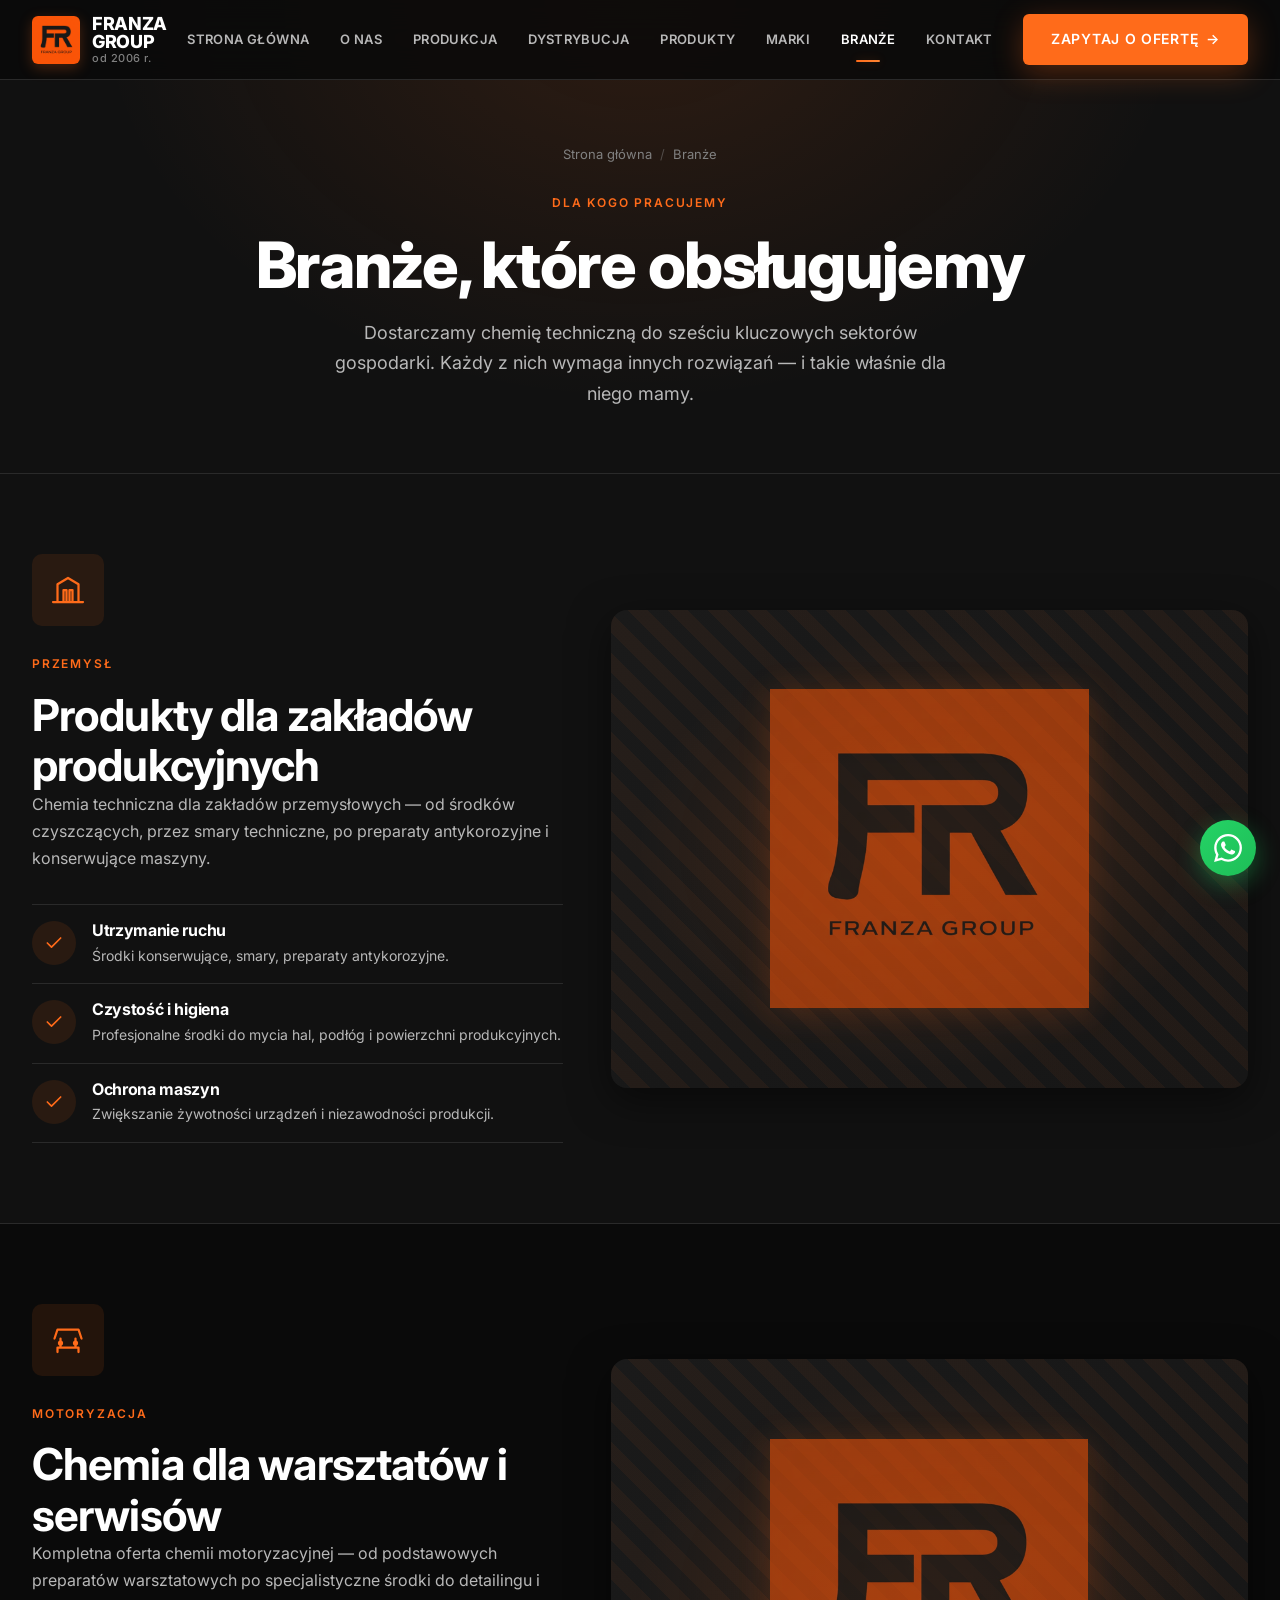
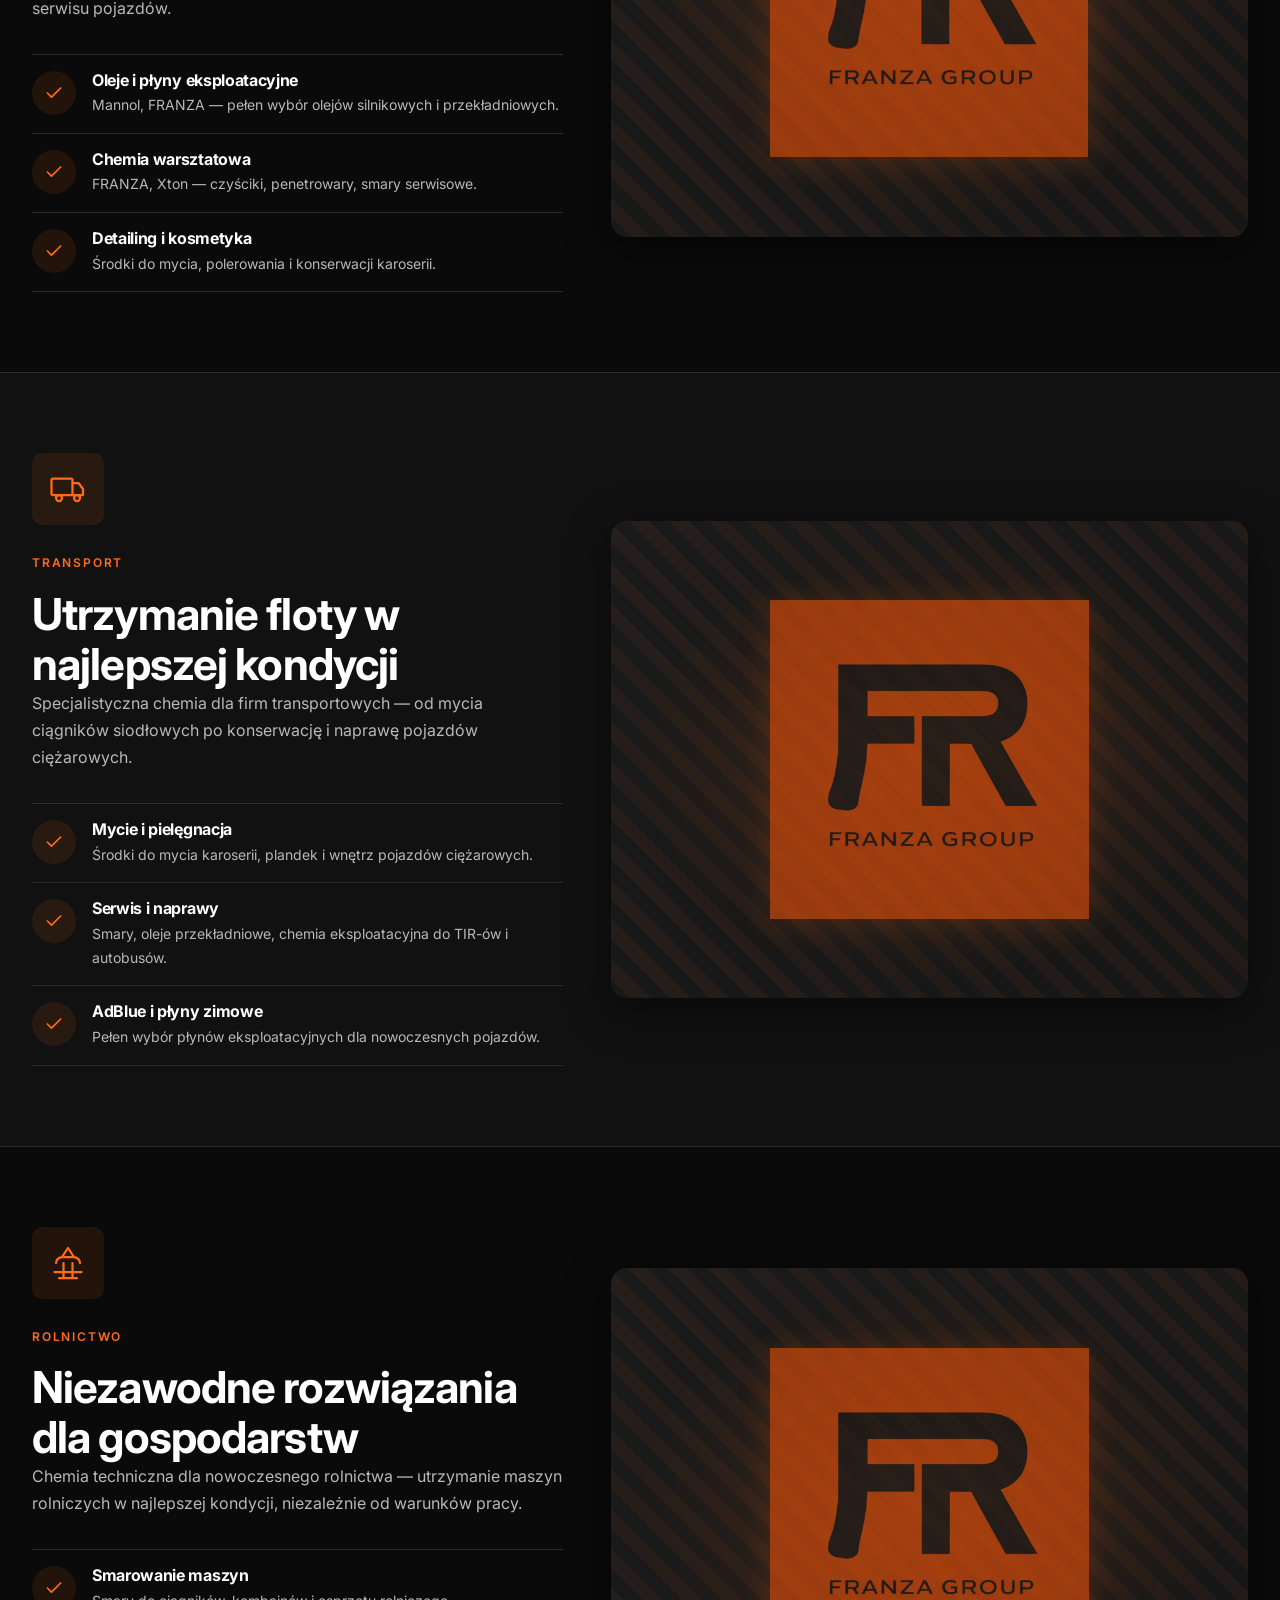
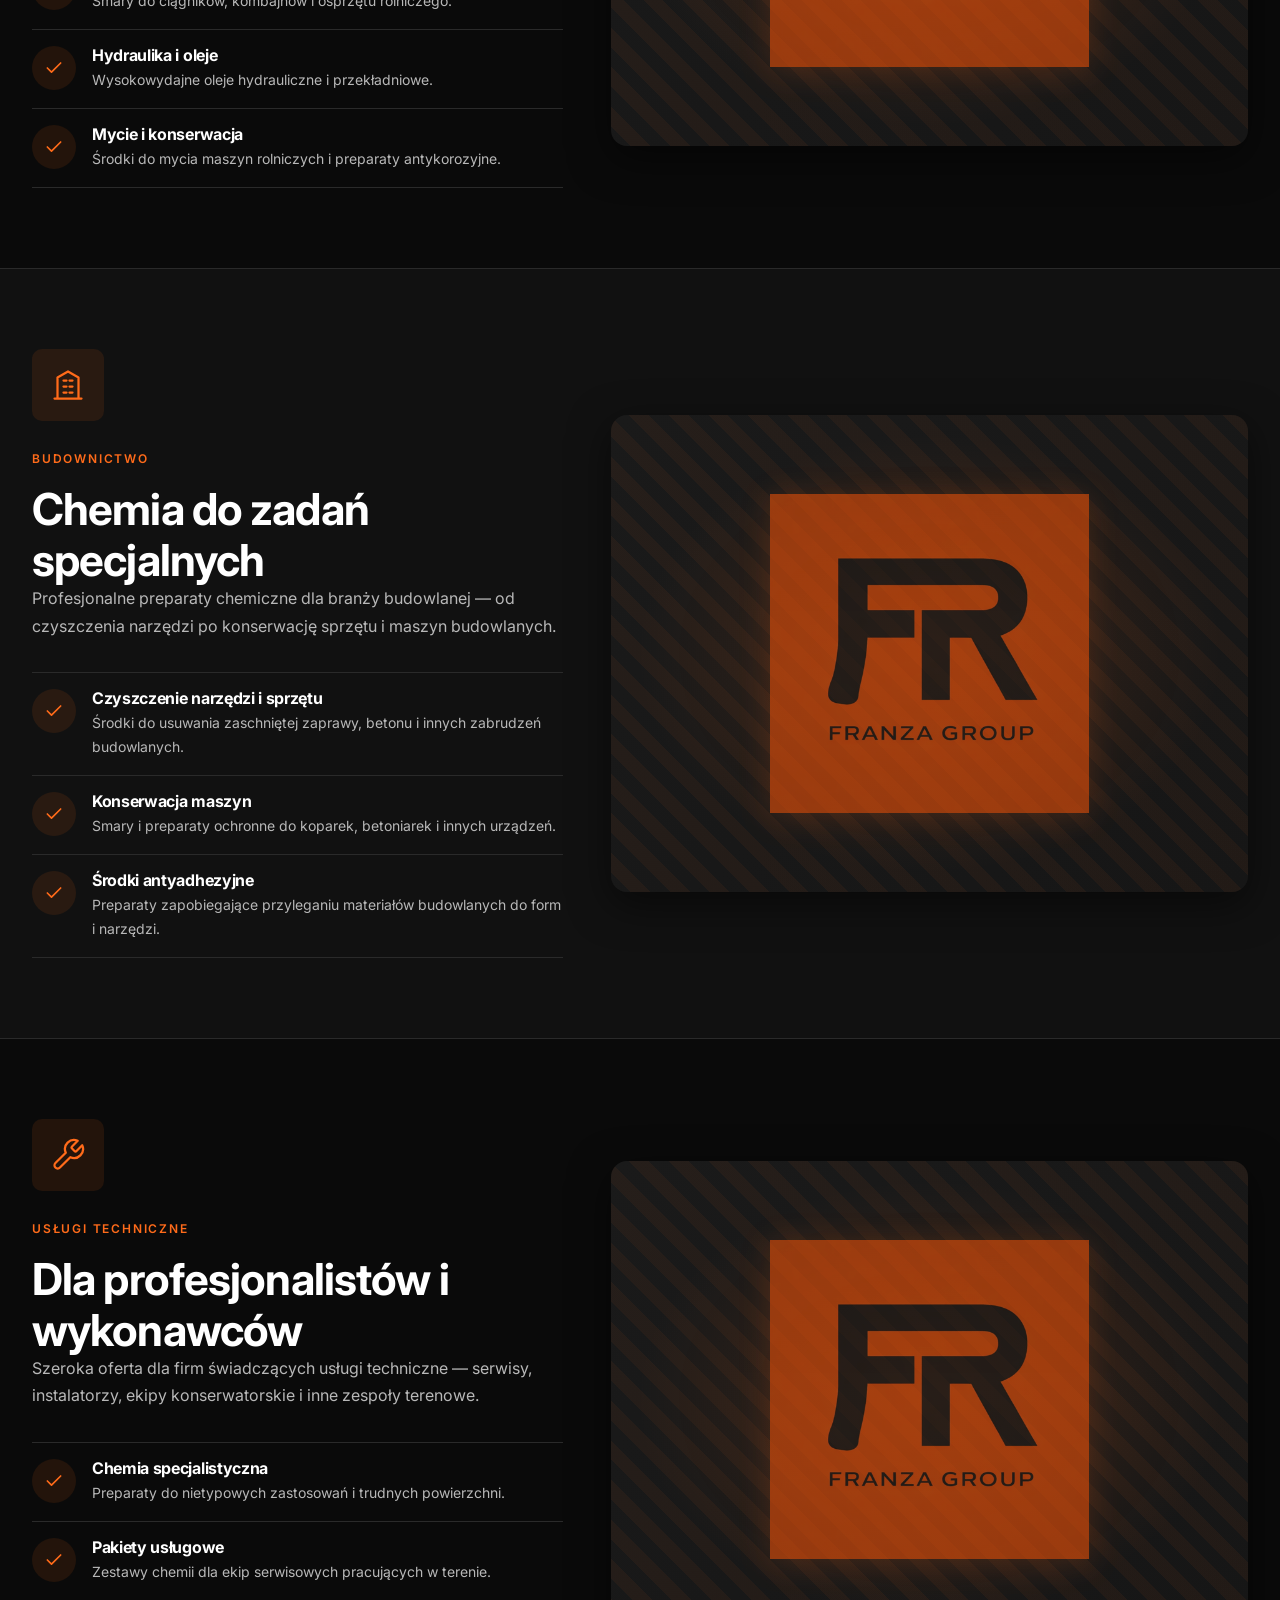
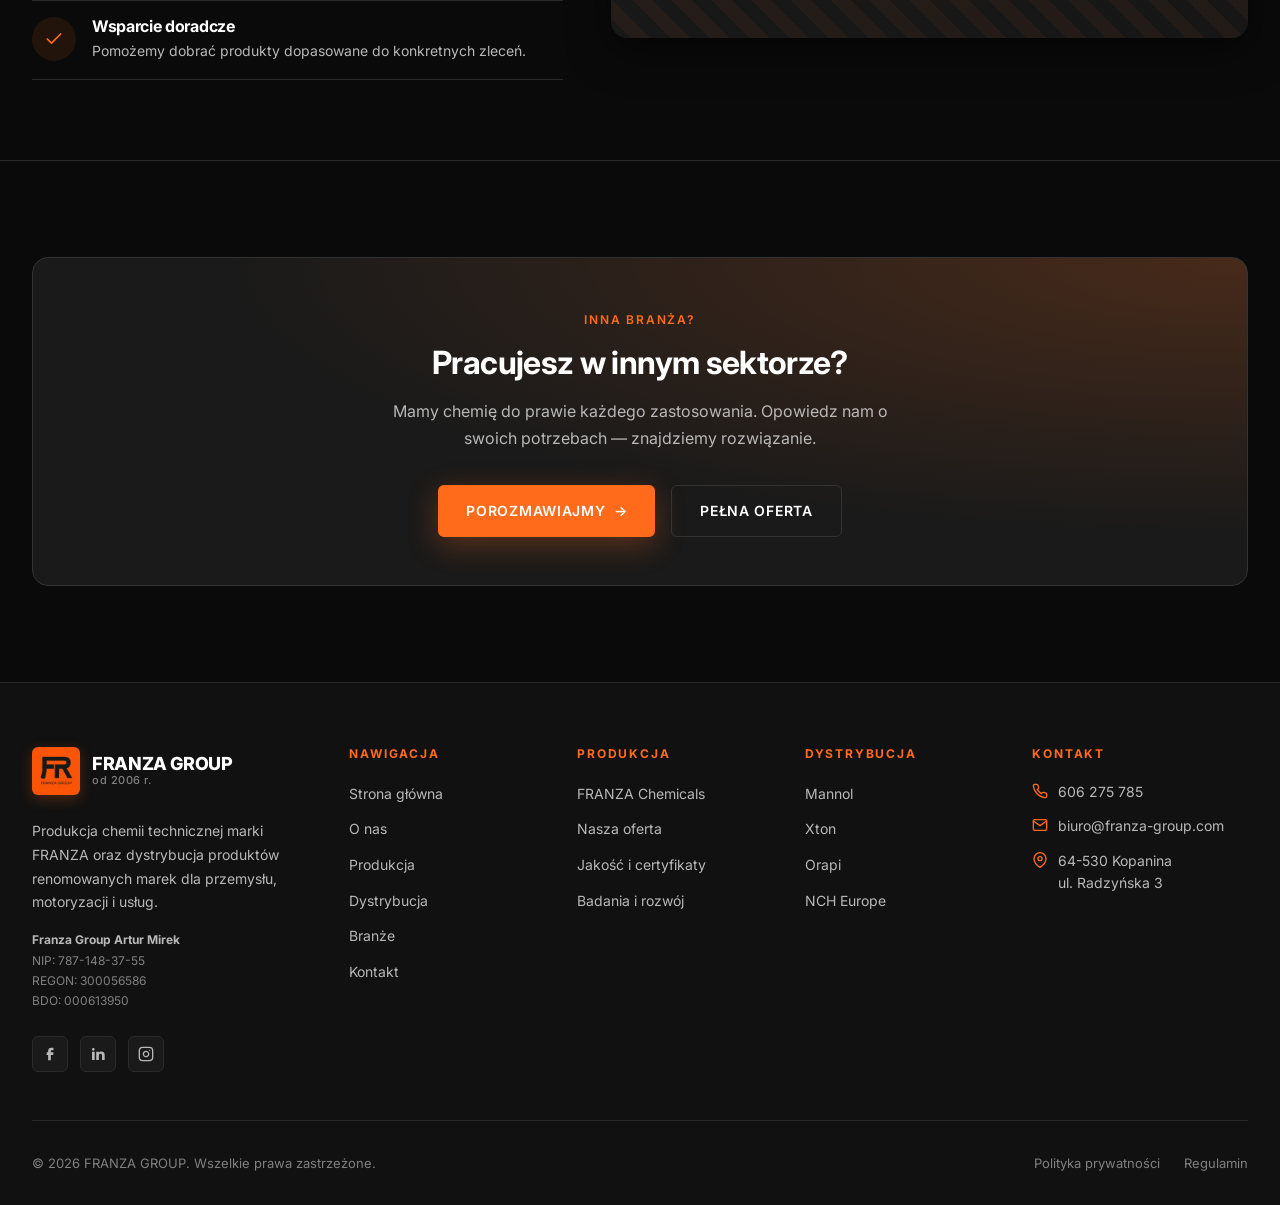
==== commit 7bee2ec3: "j" ====
--- a/pages/branze.html
+++ b/pages/branze.html
@@ -11,7 +11,9 @@
   <link rel="preconnect" href="https://fonts.gstatic.com" crossorigin>
   <link href="https://fonts.googleapis.com/css2?family=Inter:wght@400;500;600;700;800&display=swap" rel="stylesheet">
   <link rel="stylesheet" href="../css/styles.css">
+  <link rel="icon" type="image/png" href="../assets/favicon.png">
   <link rel="icon" type="image/svg+xml" href="../assets/favicon.svg">
+  <link rel="apple-touch-icon" href="../assets/logo/franza-logo-small.png">
 
   <style>
     .industry-section {
--- a/css/styles.css
+++ b/css/styles.css
@@ -269,6 +269,15 @@
   transition: transform var(--transition);
 }
 
+/* Wariant z grafiką PNG (prawdziwe logo klienta) — bez tła i paddingu, sam obrazek */
+.logo-mark-img {
+  background: transparent !important;
+  padding: 0 !important;
+  object-fit: contain;
+  border-radius: var(--radius-sm);
+  box-shadow: 0 4px 14px var(--accent-glow);
+}
+
 .logo:hover .logo-mark {
   transform: rotate(-3deg) scale(1.05);
 }
@@ -353,15 +362,34 @@
 }
 
 /* === Mobile menu === */
+/* Hamburger widoczny zawsze dopóki nav nie zajmie ekranu (≥1100px) */
 .menu-toggle {
   display: flex;
   flex-direction: column;
+  justify-content: center;
+  align-items: center;
   gap: 5px;
+  width: 44px;
+  height: 44px;
   padding: 0.5rem;
-  z-index: 1001;
-}
-
-@media (min-width: 1024px) {
+  z-index: 1002;
+  background: transparent;
+  border: none;
+  cursor: pointer;
+  border-radius: var(--radius-sm);
+  transition: background-color var(--transition);
+}
+
+.menu-toggle:hover {
+  background-color: rgba(255, 255, 255, 0.05);
+}
+
+.menu-toggle:active {
+  background-color: rgba(255, 255, 255, 0.08);
+}
+
+/* Synchronizacja z .main-nav (oba używają 1100px) */
+@media (min-width: 1100px) {
   .menu-toggle {
     display: none;
   }
@@ -372,8 +400,9 @@
   width: 24px;
   height: 2px;
   background-color: var(--text-primary);
-  transition: all var(--transition);
+  transition: transform 0.3s ease, opacity 0.2s ease;
   border-radius: 1px;
+  transform-origin: center;
 }
 
 .menu-toggle.active span:nth-child(1) {
@@ -382,6 +411,7 @@
 
 .menu-toggle.active span:nth-child(2) {
   opacity: 0;
+  transform: scaleX(0);
 }
 
 .menu-toggle.active span:nth-child(3) {
@@ -392,15 +422,25 @@
   position: fixed;
   inset: 0;
   background-color: var(--bg-primary);
-  z-index: 999;
+  z-index: 1000;
   padding: calc(var(--header-height) + 2rem) 1.5rem 2rem;
   transform: translateX(100%);
-  transition: transform var(--transition-slow);
+  transition: transform 0.35s cubic-bezier(0.22, 0.61, 0.36, 1);
   overflow-y: auto;
+  overscroll-behavior: contain;
+  visibility: hidden;
 }
 
 .mobile-menu.open {
   transform: translateX(0);
+  visibility: visible;
+}
+
+/* Ukryj mobile-menu na desktopie żeby nie marnować zasobów ani nie kradło fokusa */
+@media (min-width: 1100px) {
+  .mobile-menu {
+    display: none;
+  }
 }
 
 .mobile-menu .nav-link {
@@ -1198,6 +1238,23 @@
   text-transform: uppercase;
   border-radius: 100px;
   margin-bottom: 1rem;
+}
+
+/* Podtytuł produktu (krótki opis kategorii pod tytułem) */
+.card-subtitle {
+  display: block;
+  font-size: 0.875rem;
+  font-weight: 600;
+  color: var(--accent);
+  margin: -0.25rem 0 1rem;
+  line-height: 1.4;
+  font-style: italic;
+}
+
+/* W modalu większy podtytuł */
+.product-modal-body .card-subtitle {
+  font-size: 1rem;
+  margin-bottom: 1.25rem;
 }
 
 /* === Brand detail cards === */
@@ -1870,6 +1927,24 @@
   min-height: 280px;
 }
 
+/* Modal image placeholder (gdy nie ma zdjęcia produktu) */
+.product-modal-image.image-placeholder {
+  background:
+    linear-gradient(135deg, rgba(255, 107, 26, 0.15), rgba(255, 107, 26, 0)),
+    repeating-linear-gradient(
+      45deg,
+      var(--bg-card),
+      var(--bg-card) 12px,
+      var(--bg-tertiary) 12px,
+      var(--bg-tertiary) 24px
+    );
+}
+
+.product-modal-image.image-placeholder::before {
+  font-size: clamp(3rem, 10vw, 5rem);
+  opacity: 0.5;
+}
+
 .product-modal-image img {
   max-width: 100%;
   max-height: 320px;
@@ -2484,48 +2559,47 @@
   line-height: 1.5;
 }
 
-/* === Image placeholder (fallback) === */
+/* === Image placeholder (fallback z prawdziwym logo FRANZA) === */
 .image-placeholder {
   position: relative;
   background:
-    linear-gradient(135deg, rgba(255, 107, 26, 0.08), rgba(255, 107, 26, 0)),
-    repeating-linear-gradient(
-      45deg,
-      var(--bg-card),
-      var(--bg-card) 12px,
-      var(--bg-tertiary) 12px,
-      var(--bg-tertiary) 24px
-    );
-}
-
+    radial-gradient(ellipse at center, rgba(255, 107, 26, 0.15), transparent 65%),
+    linear-gradient(135deg, var(--bg-card), var(--bg-tertiary));
+  display: grid;
+  place-items: center;
+  overflow: hidden;
+}
+
+/* Subtelny pattern w tle */
 .image-placeholder::before {
-  content: 'FR';
+  content: '';
   position: absolute;
   inset: 0;
-  display: grid;
-  place-items: center;
-  font-family: var(--font-sans);
-  font-weight: 800;
-  font-size: clamp(2.5rem, 8vw, 4rem);
-  letter-spacing: -0.05em;
-  color: var(--accent);
-  opacity: 0.4;
+  background-image: repeating-linear-gradient(
+    45deg,
+    transparent,
+    transparent 14px,
+    rgba(255, 107, 26, 0.05) 14px,
+    rgba(255, 107, 26, 0.05) 28px
+  );
   pointer-events: none;
 }
 
+/* Prawdziwe logo FRANZA jako placeholder */
 .image-placeholder::after {
-  content: 'FRANZA';
+  content: '';
   position: absolute;
-  left: 0;
-  right: 0;
-  bottom: 1rem;
-  text-align: center;
-  font-size: 0.6875rem;
-  font-weight: 600;
-  letter-spacing: 0.3em;
-  color: var(--text-muted);
+  width: 50%;
+  aspect-ratio: 1;
+  background-image: url('../assets/logo/franza-logo.png');
+  background-size: contain;
+  background-repeat: no-repeat;
+  background-position: center;
+  opacity: 0.55;
+  filter: drop-shadow(0 4px 16px rgba(255, 107, 26, 0.3));
   pointer-events: none;
 }
+
 
 /* === Utility === */
 .text-center { text-align: center; }
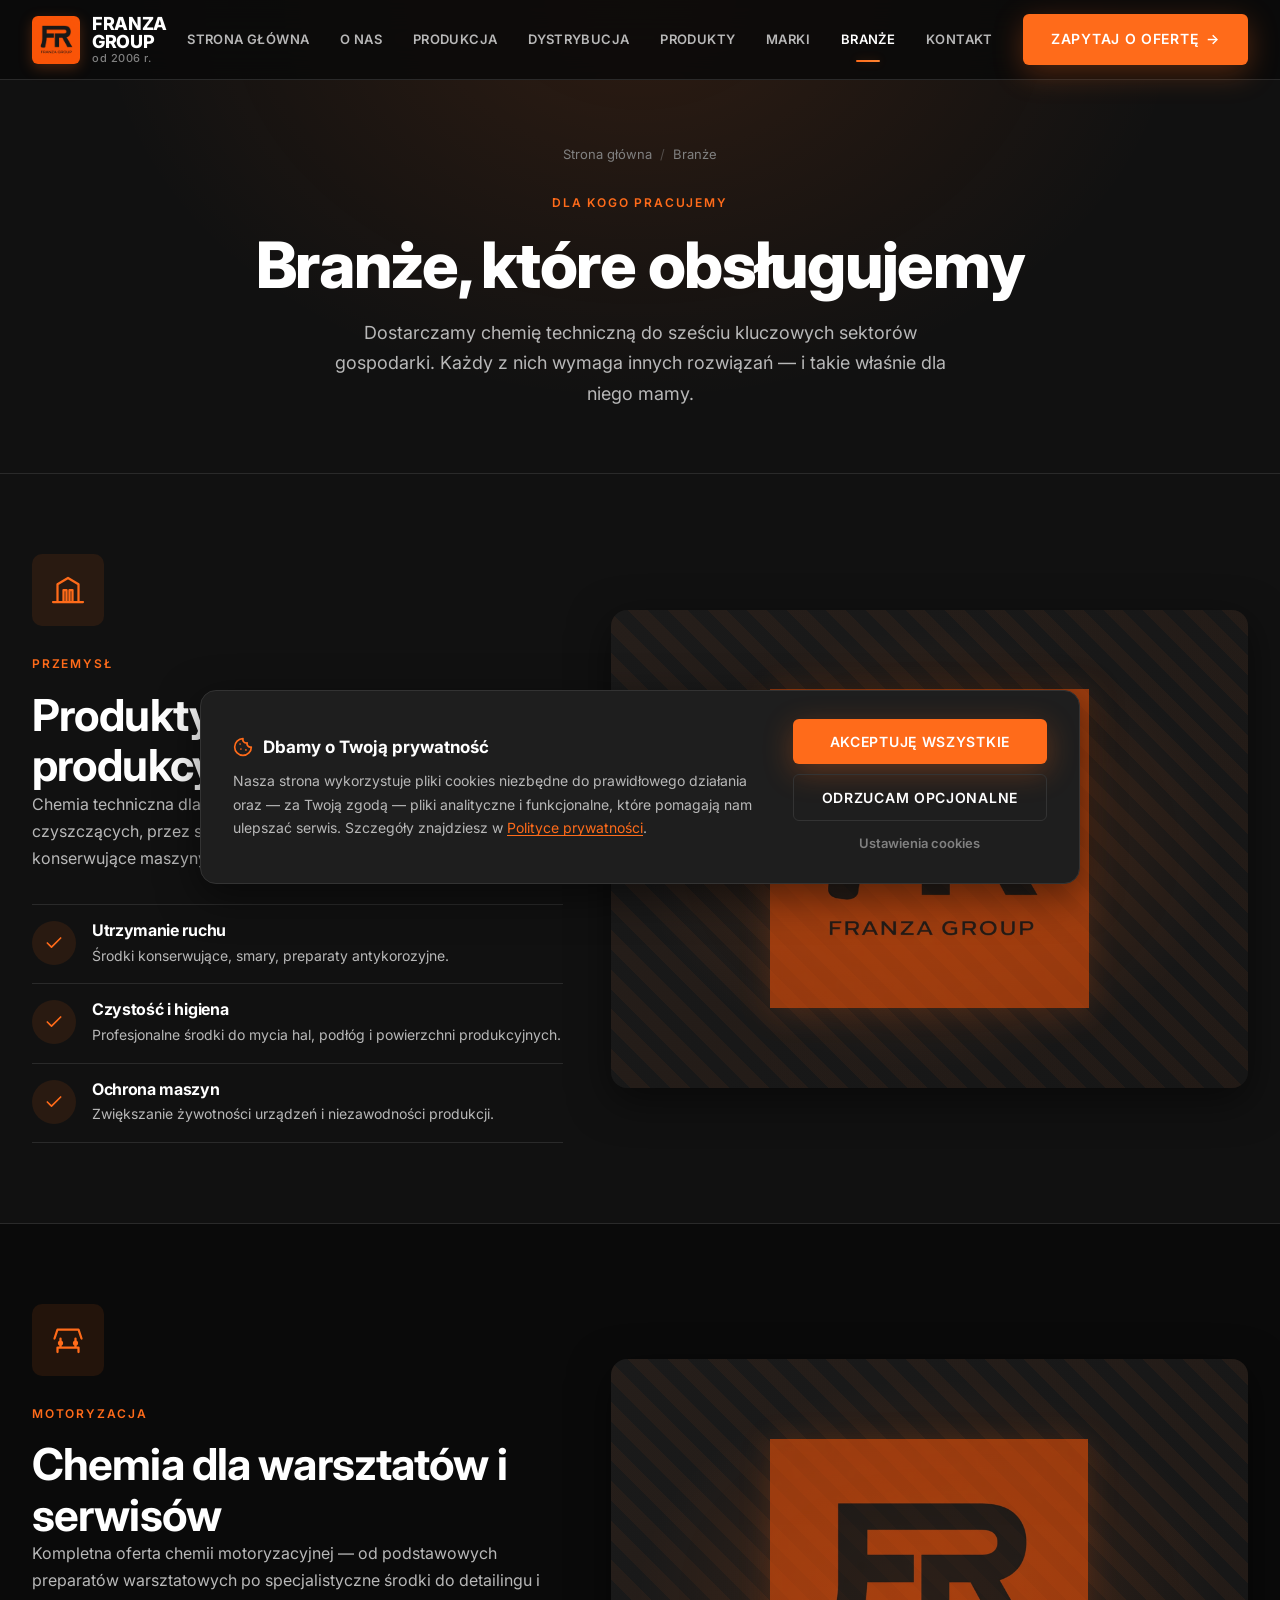
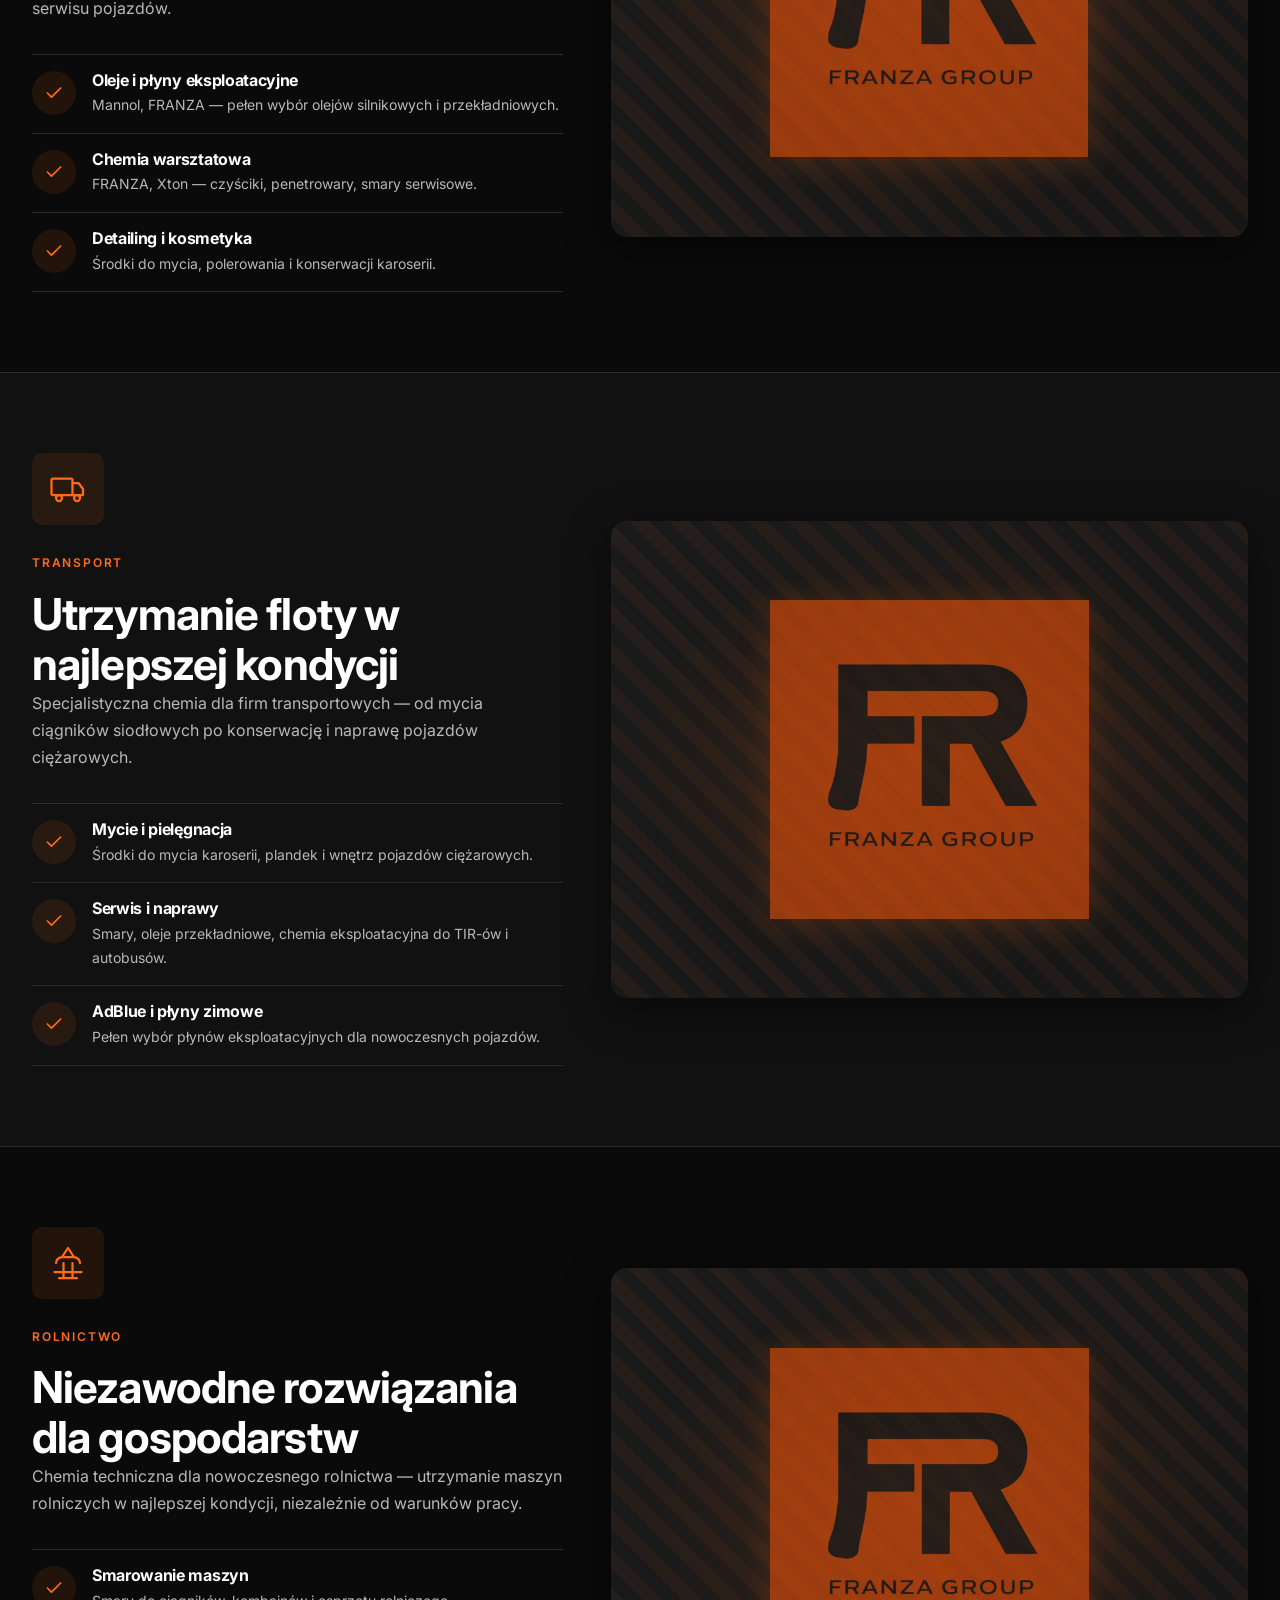
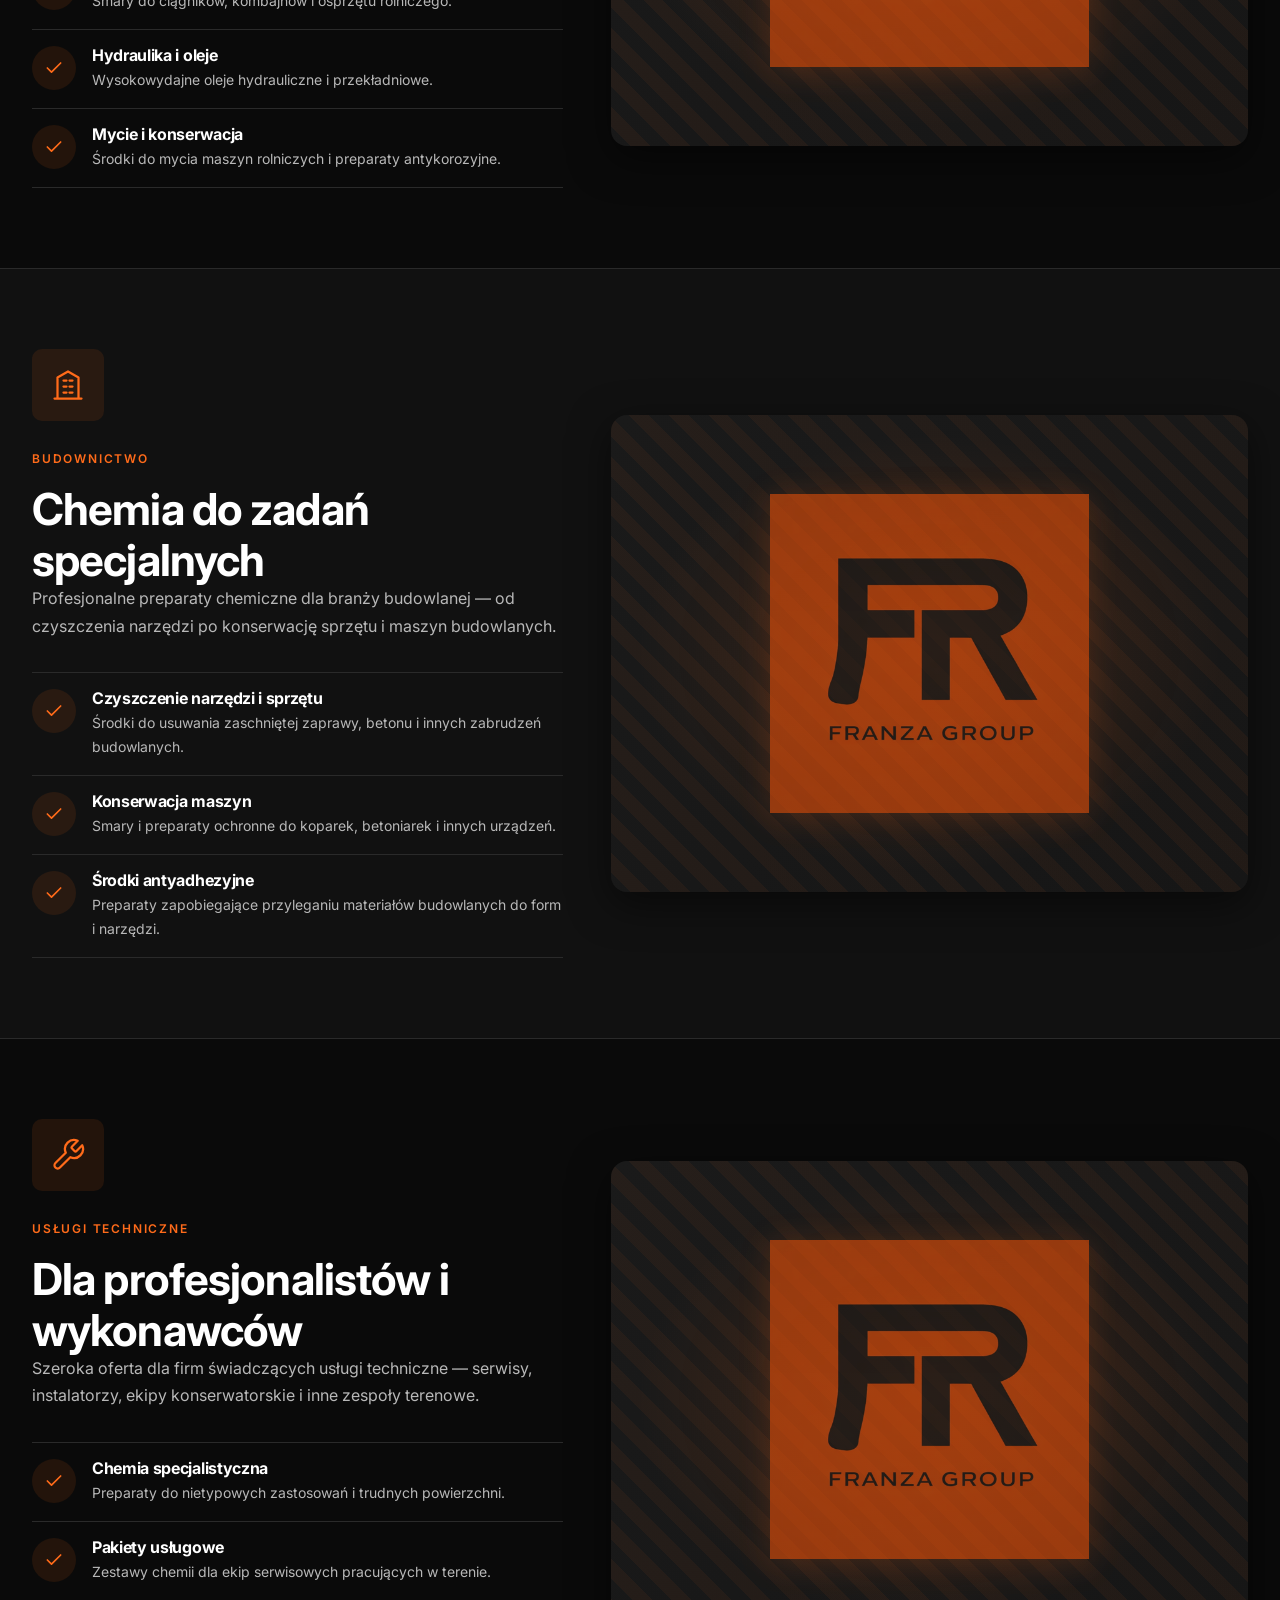
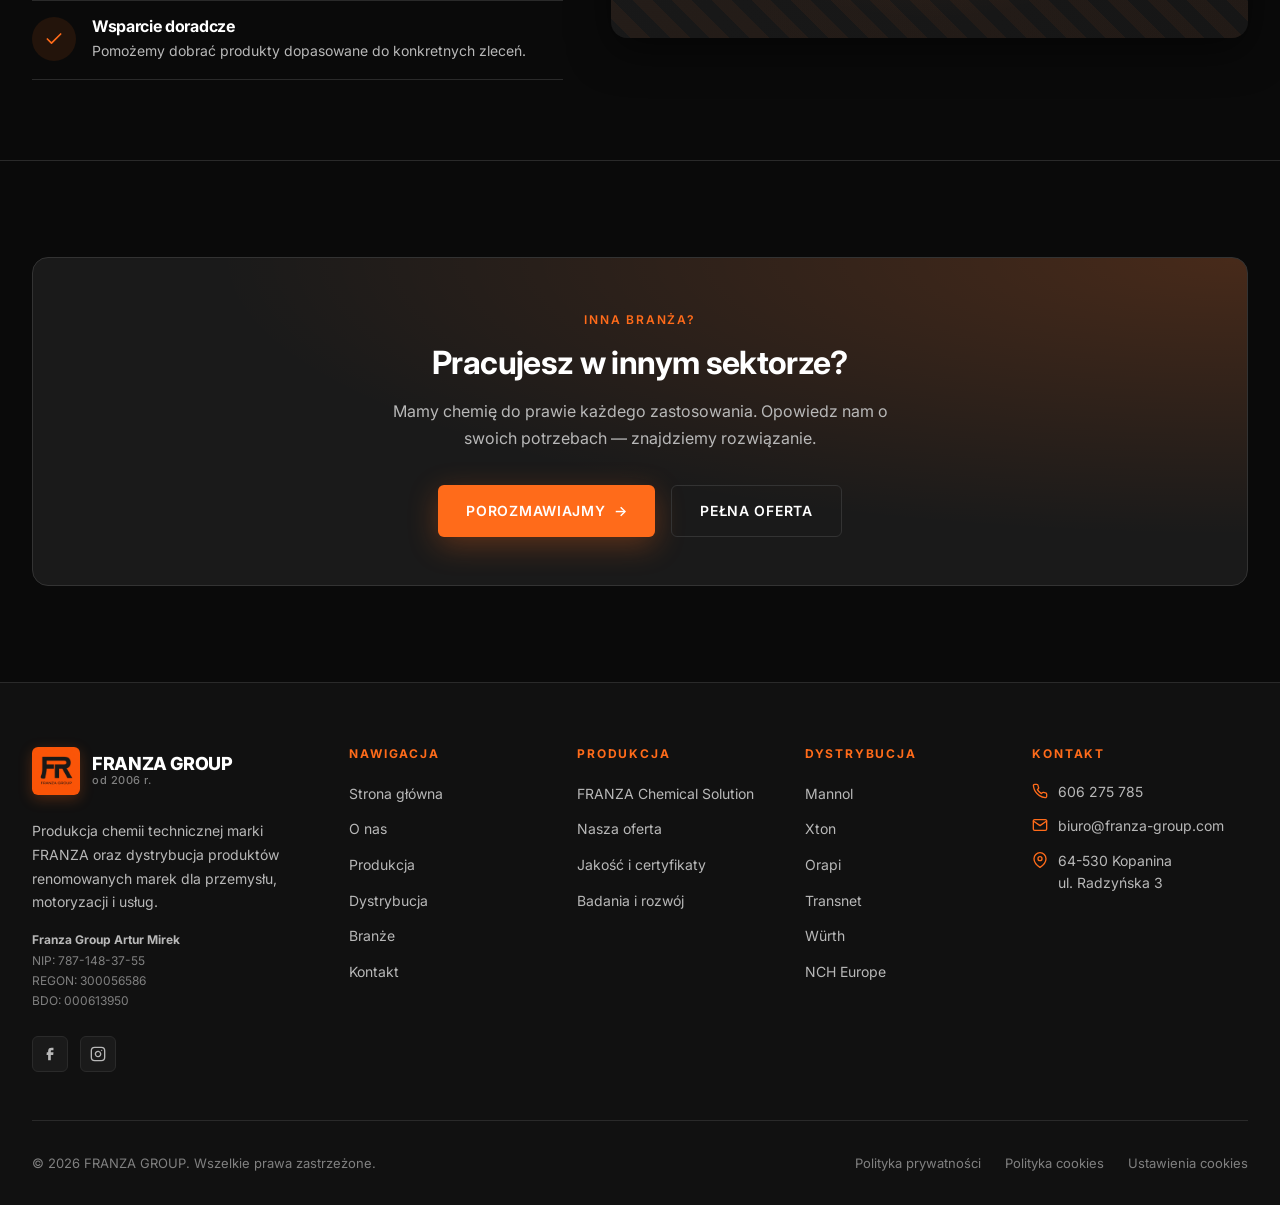
==== commit 1424d909: "j" ====
--- a/pages/branze.html
+++ b/pages/branze.html
@@ -79,7 +79,7 @@
     </section>
 
     <!-- PRZEMYSŁ -->
-    <section class="industry-section">
+    <section class="industry-section" id="przemysl">
       <div class="container">
         <div class="industry-detail-grid">
           <div>
@@ -112,7 +112,7 @@
     </section>
 
     <!-- MOTORYZACJA -->
-    <section class="industry-section">
+    <section class="industry-section" id="motoryzacja">
       <div class="container">
         <div class="industry-detail-grid reverse">
           <div>
@@ -145,7 +145,7 @@
     </section>
 
     <!-- TRANSPORT -->
-    <section class="industry-section">
+    <section class="industry-section" id="transport">
       <div class="container">
         <div class="industry-detail-grid">
           <div>
@@ -178,7 +178,7 @@
     </section>
 
     <!-- ROLNICTWO -->
-    <section class="industry-section">
+    <section class="industry-section" id="rolnictwo">
       <div class="container">
         <div class="industry-detail-grid reverse">
           <div>
@@ -211,7 +211,7 @@
     </section>
 
     <!-- BUDOWNICTWO -->
-    <section class="industry-section">
+    <section class="industry-section" id="budownictwo">
       <div class="container">
         <div class="industry-detail-grid">
           <div>
@@ -244,7 +244,7 @@
     </section>
 
     <!-- USŁUGI TECHNICZNE -->
-    <section class="industry-section">
+    <section class="industry-section" id="uslugi-techniczne">
       <div class="container">
         <div class="industry-detail-grid reverse">
           <div>
@@ -293,5 +293,6 @@
 
   <div id="footer-slot"></div>
   <script src="../js/main.js"></script>
+  <script src="../js/cookies.js"></script>
 </body>
 </html>
--- a/css/styles.css
+++ b/css/styles.css
@@ -422,7 +422,9 @@
   position: fixed;
   inset: 0;
   background-color: var(--bg-primary);
-  z-index: 1000;
+  /* Pod nagłówkiem (1000), żeby logo i przycisk zamykania zostały widoczne,
+     ale nad pływającymi przyciskami WhatsApp/powrotu (998) */
+  z-index: 999;
   padding: calc(var(--header-height) + 2rem) 1.5rem 2rem;
   transform: translateX(100%);
   transition: transform 0.35s cubic-bezier(0.22, 0.61, 0.36, 1);
@@ -580,6 +582,104 @@
   inset: 0;
   background: linear-gradient(135deg, transparent 40%, rgba(255, 107, 26, 0.2));
   pointer-events: none;
+  z-index: 1;
+}
+
+/* === Slider (hero + sekcje marek) === */
+.fr-slider {
+  position: relative;
+  width: 100%;
+  height: 100%;
+  overflow: hidden;
+  border-radius: inherit;
+  background: #fff;
+}
+.fr-slider-track {
+  display: flex;
+  height: 100%;
+  transition: transform 0.6s cubic-bezier(0.4, 0, 0.2, 1);
+}
+.fr-slide {
+  position: relative;
+  flex: 0 0 100%;
+  height: 100%;
+  display: flex;
+  align-items: center;
+  justify-content: center;
+  padding: 1.5rem;
+}
+.fr-slide img {
+  max-width: 100%;
+  max-height: 100%;
+  width: auto;
+  height: auto;
+  object-fit: contain;
+}
+.fr-slide-label {
+  position: absolute;
+  left: 0.9rem;
+  bottom: 0.9rem;
+  background: rgba(10, 10, 10, 0.72);
+  color: #fff;
+  font-size: 0.6875rem;
+  font-weight: 600;
+  letter-spacing: 0.04em;
+  text-transform: uppercase;
+  padding: 0.3rem 0.75rem;
+  border-radius: 100px;
+  z-index: 3;
+}
+.fr-slider-btn {
+  position: absolute;
+  top: 50%;
+  transform: translateY(-50%);
+  width: 40px;
+  height: 40px;
+  border-radius: 50%;
+  background: rgba(10, 10, 10, 0.5);
+  color: #fff;
+  border: none;
+  display: flex;
+  align-items: center;
+  justify-content: center;
+  cursor: pointer;
+  z-index: 4;
+  font-size: 1.375rem;
+  line-height: 1;
+  transition: background var(--transition), opacity var(--transition);
+}
+.fr-slider-btn:hover {
+  background: var(--accent);
+}
+.fr-slider-btn.prev {
+  left: 0.75rem;
+}
+.fr-slider-btn.next {
+  right: 0.75rem;
+}
+.fr-slider-dots {
+  position: absolute;
+  bottom: 0.85rem;
+  left: 50%;
+  transform: translateX(-50%);
+  display: flex;
+  gap: 0.4rem;
+  z-index: 4;
+}
+.fr-slider-dot {
+  width: 8px;
+  height: 8px;
+  border-radius: 50%;
+  background: rgba(10, 10, 10, 0.22);
+  border: none;
+  padding: 0;
+  cursor: pointer;
+  transition: all var(--transition);
+}
+.fr-slider-dot.active {
+  background: var(--accent);
+  width: 22px;
+  border-radius: 4px;
 }
 
 /* === Sections === */
@@ -714,6 +814,128 @@
   letter-spacing: 0.02em !important;
 }
 
+/* === Animowany pasek logotypów (marquee) === */
+.brands-marquee {
+  position: relative;
+  overflow: hidden;
+  /* Miękkie wygaszenie na obu krawędziach paska */
+  -webkit-mask-image: linear-gradient(90deg, transparent, #000 6%, #000 94%, transparent);
+  mask-image: linear-gradient(90deg, transparent, #000 6%, #000 94%, transparent);
+}
+
+.brands-track {
+  display: flex;
+  width: max-content;
+  animation: brands-scroll 45s linear infinite;
+}
+
+/* Pauza po najechaniu — łatwiej kliknąć w logo */
+.brands-marquee:hover .brands-track {
+  animation-play-state: paused;
+}
+
+.brands-group {
+  display: flex;
+  align-items: center;
+  gap: 1.5rem;
+  padding-right: 1.5rem; /* zachowuje rytm odstępów na łączeniu pętli */
+}
+
+/* Przesunięcie o dokładnie jedną grupę = bezszwowa pętla */
+@keyframes brands-scroll {
+  from { transform: translateX(0); }
+  to   { transform: translateX(-50%); }
+}
+
+/* Logotypy producentów jako obrazki — biały kafelek, żeby ciemne loga były czytelne */
+.brand-logo-tile {
+  flex: 0 0 auto;
+  display: flex;
+  align-items: center;
+  justify-content: center;
+  width: 200px;
+  height: 96px;
+  padding: 0.75rem 1.5rem;
+  background: #fff;
+  border-radius: var(--radius-md);
+  border: 1px solid rgba(255, 255, 255, 0.08);
+  opacity: 0.9;
+  transition: opacity var(--transition), transform var(--transition), box-shadow var(--transition);
+}
+
+.brand-logo-tile:hover {
+  opacity: 1;
+  transform: translateY(-3px);
+  box-shadow: var(--shadow-md);
+}
+
+.brand-logo-tile img {
+  max-height: 48px;
+  max-width: 100%;
+  width: auto;
+  object-fit: contain;
+}
+
+.brand-logo-tile-franza img {
+  max-height: 60px; /* logo z sygnetem-atomem jest wyższe niż wordmarki partnerów */
+}
+
+@media (max-width: 640px) {
+  .brand-logo-tile {
+    width: 158px;
+    height: 78px;
+    padding: 0.625rem 1.125rem;
+  }
+  .brand-logo-tile img { max-height: 38px; }
+  .brand-logo-tile-franza img { max-height: 48px; }
+  .brands-group { gap: 1rem; padding-right: 1rem; }
+}
+
+/* Szacunek dla ustawień dostępności — bez animacji, statyczna siatka */
+@media (prefers-reduced-motion: reduce) {
+  .brands-track {
+    animation: none;
+    width: 100%;
+    flex-wrap: wrap;
+    justify-content: center;
+  }
+  .brands-marquee {
+    -webkit-mask-image: none;
+    mask-image: none;
+  }
+  .brands-group[aria-hidden="true"] { display: none; }
+  .brands-group { flex-wrap: wrap; justify-content: center; padding-right: 0; gap: 1.5rem; }
+}
+
+/* Wersja kafelka do kart marek (dystrybucja) i sekcji szczegółów (marki) */
+.brand-logo-plate {
+  display: inline-flex;
+  align-items: center;
+  justify-content: center;
+  background: #fff;
+  border-radius: var(--radius-sm);
+  padding: 0.75rem 1.25rem;
+}
+
+.brand-logo-plate img {
+  max-height: 40px;
+  max-width: 220px;
+  width: auto;
+  object-fit: contain;
+  display: block;
+}
+
+.brand-detail-logo .brand-logo-plate img {
+  max-height: 52px;
+  max-width: 280px;
+}
+
+@media (max-width: 480px) {
+  .brand-detail-logo .brand-logo-plate img {
+    max-width: 210px;
+  }
+}
+
 /* === Two-column showcase === */
 .showcase {
   display: grid;
@@ -1087,7 +1309,9 @@
 
 .footer-bottom-links {
   display: flex;
-  gap: 1.5rem;
+  flex-wrap: wrap;
+  justify-content: center;
+  gap: 0.75rem 1.5rem;
 }
 
 .footer-bottom-links a:hover {
@@ -1199,18 +1423,24 @@
 .card-image {
   aspect-ratio: 16/10;
   overflow: hidden;
-  background-color: var(--bg-tertiary);
+  /* Białe tło — produkty na białym tle są w pełni widoczne i „oddalone” */
+  background-color: #fff;
+  display: flex;
+  align-items: center;
+  justify-content: center;
 }
 
 .card-image img {
   width: 100%;
   height: 100%;
-  object-fit: cover;
+  /* contain zamiast cover — cały produkt widoczny, nic nie jest przycięte */
+  object-fit: contain;
+  padding: 0.85rem;
   transition: transform var(--transition-slow);
 }
 
 .card:hover .card-image img {
-  transform: scale(1.05);
+  transform: scale(1.04);
 }
 
 .card-body {
@@ -2078,7 +2308,7 @@
   visibility: hidden;
   transform: translateY(20px);
   transition: all var(--transition);
-  z-index: 999;
+  z-index: 998; /* pod otwartym menu mobilnym (999) */
   cursor: pointer;
   border: none;
 }
@@ -2608,3 +2838,808 @@
 .mb-3 { margin-bottom: 1.5rem; }
 .mb-4 { margin-bottom: 2rem; }
 .mt-4 { margin-top: 2rem; }
+
+
+/* ============================================
+   === Strony prawne (polityka prywatności / cookies) ===
+   ============================================ */
+
+.legal-layout {
+  display: grid;
+  grid-template-columns: 1fr;
+  gap: 3rem;
+  align-items: start;
+}
+
+@media (min-width: 1024px) {
+  .legal-layout {
+    grid-template-columns: 260px 1fr;
+    gap: 4rem;
+  }
+}
+
+/* --- Spis treści --- */
+.legal-toc {
+  background-color: var(--bg-card);
+  border: 1px solid var(--border);
+  border-radius: var(--radius-lg);
+  padding: 1.5rem;
+}
+
+@media (min-width: 1024px) {
+  .legal-toc {
+    position: sticky;
+    top: calc(var(--header-height) + 1.5rem);
+    max-height: calc(100vh - var(--header-height) - 3rem);
+    overflow-y: auto;
+  }
+}
+
+.legal-toc h4 {
+  font-size: 0.75rem;
+  font-weight: 700;
+  letter-spacing: 0.15em;
+  text-transform: uppercase;
+  color: var(--accent);
+  margin-bottom: 1rem;
+}
+
+.legal-toc ol {
+  counter-reset: toc;
+  display: flex;
+  flex-direction: column;
+  gap: 0.125rem;
+}
+
+.legal-toc a {
+  display: block;
+  padding: 0.5rem 0.75rem;
+  font-size: 0.875rem;
+  color: var(--text-secondary);
+  border-radius: var(--radius-sm);
+  border-left: 2px solid transparent;
+  transition: all var(--transition-fast);
+}
+
+.legal-toc a:hover {
+  color: var(--text-primary);
+  background-color: var(--bg-card-hover);
+}
+
+.legal-toc a.active {
+  color: var(--accent);
+  background-color: rgba(255, 107, 26, 0.08);
+  border-left-color: var(--accent);
+}
+
+.legal-toc .legal-toc-divider {
+  height: 1px;
+  background-color: var(--border);
+  margin: 0.75rem 0;
+}
+
+/* --- Treść --- */
+.legal-content {
+  max-width: 760px;
+}
+
+.legal-meta {
+  display: flex;
+  flex-wrap: wrap;
+  gap: 0.75rem;
+  align-items: center;
+  padding-bottom: 2rem;
+  margin-bottom: 2rem;
+  border-bottom: 1px solid var(--border);
+}
+
+.legal-badge {
+  display: inline-flex;
+  align-items: center;
+  gap: 0.5rem;
+  padding: 0.375rem 0.75rem;
+  font-size: 0.75rem;
+  font-weight: 600;
+  letter-spacing: 0.05em;
+  color: var(--text-secondary);
+  background-color: var(--bg-card);
+  border: 1px solid var(--border);
+  border-radius: 100px;
+}
+
+.legal-badge svg {
+  color: var(--accent);
+  flex-shrink: 0;
+}
+
+.legal-section {
+  scroll-margin-top: calc(var(--header-height) + 1.5rem);
+  padding-bottom: 3rem;
+}
+
+.legal-section:last-child {
+  padding-bottom: 0;
+}
+
+.legal-section > h2 {
+  display: flex;
+  align-items: baseline;
+  gap: 0.875rem;
+  font-size: clamp(1.375rem, 2.5vw, 1.75rem);
+  margin-bottom: 1.25rem;
+}
+
+.legal-section-num {
+  flex-shrink: 0;
+  font-size: 0.875rem;
+  font-weight: 800;
+  color: var(--accent);
+  font-variant-numeric: tabular-nums;
+}
+
+.legal-section h3 {
+  font-size: 1.0625rem;
+  margin: 2rem 0 0.875rem;
+}
+
+.legal-section p {
+  color: var(--text-secondary);
+  margin-bottom: 1rem;
+}
+
+.legal-section p:last-child {
+  margin-bottom: 0;
+}
+
+/* --- Listy z markerem --- */
+.legal-list {
+  display: flex;
+  flex-direction: column;
+  gap: 0.625rem;
+  margin-bottom: 1.25rem;
+}
+
+.legal-list li {
+  position: relative;
+  padding-left: 1.5rem;
+  color: var(--text-secondary);
+  line-height: 1.7;
+}
+
+.legal-list li::before {
+  content: '';
+  position: absolute;
+  left: 0;
+  top: 0.6875rem;
+  width: 6px;
+  height: 6px;
+  border-radius: 50%;
+  background-color: var(--accent);
+}
+
+.legal-list li strong {
+  color: var(--text-primary);
+  font-weight: 600;
+}
+
+/* Lista w dwóch kolumnach (np. zakres danych, prawa użytkownika) */
+.legal-list-cols {
+  display: grid;
+  gap: 0.625rem;
+}
+
+@media (min-width: 640px) {
+  .legal-list-cols {
+    grid-template-columns: 1fr 1fr;
+    column-gap: 2rem;
+  }
+}
+
+/* --- Karta administratora --- */
+.legal-card {
+  background:
+    linear-gradient(135deg, rgba(255, 107, 26, 0.07), rgba(255, 107, 26, 0.01)),
+    var(--bg-card);
+  border: 1px solid rgba(255, 107, 26, 0.25);
+  border-radius: var(--radius-lg);
+  padding: 1.75rem;
+  margin-bottom: 1.5rem;
+}
+
+.legal-card-name {
+  font-size: 1.125rem;
+  font-weight: 700;
+  color: var(--text-primary);
+  margin-bottom: 0.25rem;
+}
+
+.legal-card-address {
+  font-size: 0.9375rem;
+  color: var(--text-secondary);
+  line-height: 1.7;
+  margin-bottom: 1.25rem;
+}
+
+.legal-card-rows {
+  display: grid;
+  gap: 0.75rem;
+}
+
+@media (min-width: 560px) {
+  .legal-card-rows {
+    grid-template-columns: 1fr 1fr;
+  }
+}
+
+.legal-card-row {
+  display: flex;
+  align-items: center;
+  gap: 0.75rem;
+}
+
+.legal-card-row svg {
+  flex-shrink: 0;
+  color: var(--accent);
+}
+
+.legal-card-row-label {
+  font-size: 0.6875rem;
+  font-weight: 700;
+  letter-spacing: 0.1em;
+  text-transform: uppercase;
+  color: var(--text-muted);
+}
+
+.legal-card-row-value {
+  font-size: 0.9375rem;
+  font-weight: 600;
+  color: var(--text-primary);
+  word-break: break-word;
+}
+
+.legal-card-row-value a:hover {
+  color: var(--accent);
+}
+
+/* --- Wyróżniona informacja / cytat prawny --- */
+.legal-note {
+  display: flex;
+  gap: 1rem;
+  padding: 1.25rem 1.5rem;
+  background-color: var(--bg-secondary);
+  border: 1px solid var(--border);
+  border-left: 3px solid var(--accent);
+  border-radius: var(--radius-md);
+  margin: 1.5rem 0;
+}
+
+.legal-note svg {
+  flex-shrink: 0;
+  color: var(--accent);
+  margin-top: 0.1875rem;
+}
+
+.legal-note p {
+  font-size: 0.9375rem;
+  margin-bottom: 0;
+}
+
+/* --- Podstawy prawne (art. RODO) --- */
+.legal-basis {
+  display: grid;
+  gap: 0.75rem;
+  margin-bottom: 1.25rem;
+}
+
+.legal-basis-item {
+  display: flex;
+  gap: 1rem;
+  align-items: baseline;
+  padding: 0.875rem 1.125rem;
+  background-color: var(--bg-card);
+  border: 1px solid var(--border);
+  border-radius: var(--radius-md);
+  transition: border-color var(--transition);
+}
+
+.legal-basis-item:hover {
+  border-color: var(--border-light);
+}
+
+.legal-basis-art {
+  flex-shrink: 0;
+  font-size: 0.75rem;
+  font-weight: 700;
+  letter-spacing: 0.04em;
+  color: var(--accent);
+  min-width: 5.5rem;
+}
+
+.legal-basis-desc {
+  font-size: 0.9375rem;
+  color: var(--text-secondary);
+}
+
+/* --- Odbiorcy danych (tagi) --- */
+.legal-tags {
+  display: flex;
+  flex-wrap: wrap;
+  gap: 0.5rem;
+  margin-bottom: 1.25rem;
+}
+
+.legal-tag {
+  padding: 0.4375rem 0.875rem;
+  font-size: 0.8125rem;
+  font-weight: 500;
+  color: var(--text-secondary);
+  background-color: var(--bg-card);
+  border: 1px solid var(--border);
+  border-radius: 100px;
+}
+
+/* --- Karty kategorii cookies --- */
+.cookie-cats {
+  display: grid;
+  gap: 1rem;
+  margin-bottom: 1.5rem;
+}
+
+@media (min-width: 640px) {
+  .cookie-cats {
+    grid-template-columns: repeat(2, 1fr);
+  }
+}
+
+.cookie-cat {
+  background-color: var(--bg-card);
+  border: 1px solid var(--border);
+  border-radius: var(--radius-lg);
+  padding: 1.5rem;
+  transition: border-color var(--transition), transform var(--transition);
+}
+
+.cookie-cat:hover {
+  border-color: var(--border-light);
+  transform: translateY(-2px);
+}
+
+.cookie-cat-head {
+  display: flex;
+  align-items: center;
+  gap: 0.75rem;
+  margin-bottom: 0.75rem;
+}
+
+.cookie-cat-head svg {
+  color: var(--accent);
+  flex-shrink: 0;
+}
+
+.cookie-cat h4 {
+  font-size: 1rem;
+  flex: 1;
+}
+
+.cookie-cat-pill {
+  font-size: 0.625rem;
+  font-weight: 700;
+  letter-spacing: 0.08em;
+  text-transform: uppercase;
+  padding: 0.25rem 0.5rem;
+  border-radius: 100px;
+  white-space: nowrap;
+}
+
+.cookie-cat-pill.required {
+  color: var(--accent);
+  background-color: rgba(255, 107, 26, 0.12);
+}
+
+.cookie-cat-pill.optional {
+  color: var(--text-muted);
+  background-color: var(--bg-tertiary);
+}
+
+.cookie-cat p {
+  font-size: 0.875rem;
+  color: var(--text-secondary);
+  margin-bottom: 0;
+}
+
+/* ============================================
+   === Baner i ustawienia cookies ===
+   ============================================ */
+
+.cookie-banner {
+  position: fixed;
+  left: 1rem;
+  right: 1rem;
+  bottom: 1rem;
+  z-index: 1200;
+  max-width: 880px;
+  margin: 0 auto;
+  padding: 1.5rem;
+  background-color: var(--bg-elevated);
+  border: 1px solid var(--border-light);
+  border-radius: var(--radius-lg);
+  box-shadow: var(--shadow-lg);
+  opacity: 0;
+  transform: translateY(1.5rem);
+  visibility: hidden;
+  transition: opacity var(--transition), transform var(--transition), visibility var(--transition);
+}
+
+.cookie-banner.visible {
+  opacity: 1;
+  transform: translateY(0);
+  visibility: visible;
+}
+
+@media (min-width: 768px) {
+  .cookie-banner {
+    display: grid;
+    grid-template-columns: 1fr auto;
+    align-items: center;
+    gap: 2rem;
+    padding: 1.75rem 2rem;
+  }
+}
+
+.cookie-banner-title {
+  display: flex;
+  align-items: center;
+  gap: 0.625rem;
+  font-size: 1.0625rem;
+  font-weight: 700;
+  color: var(--text-primary);
+  margin-bottom: 0.5rem;
+}
+
+.cookie-banner-title svg {
+  color: var(--accent);
+  flex-shrink: 0;
+}
+
+.cookie-banner-text {
+  font-size: 0.875rem;
+  line-height: 1.7;
+  color: var(--text-secondary);
+  margin-bottom: 0;
+}
+
+.cookie-banner-text a {
+  color: var(--accent);
+  text-decoration: underline;
+  text-underline-offset: 2px;
+}
+
+.cookie-banner-text a:hover {
+  color: var(--accent-hover);
+}
+
+.cookie-banner-actions {
+  display: flex;
+  flex-direction: column;
+  gap: 0.625rem;
+  margin-top: 1.25rem;
+}
+
+@media (min-width: 768px) {
+  .cookie-banner-actions {
+    margin-top: 0;
+    min-width: 220px;
+  }
+}
+
+.cookie-banner-actions .btn {
+  width: 100%;
+  justify-content: center;
+  white-space: nowrap;
+}
+
+.cookie-settings-link {
+  font-size: 0.8125rem;
+  font-weight: 600;
+  color: var(--text-muted);
+  text-align: center;
+  padding: 0.25rem;
+  transition: color var(--transition);
+}
+
+.cookie-settings-link:hover {
+  color: var(--accent);
+}
+
+/* --- Modal ustawień --- */
+.cookie-modal-overlay {
+  position: fixed;
+  inset: 0;
+  z-index: 1300;
+  display: flex;
+  align-items: center;
+  justify-content: center;
+  padding: 1rem;
+  background-color: rgba(0, 0, 0, 0.75);
+  backdrop-filter: blur(6px);
+  -webkit-backdrop-filter: blur(6px);
+  opacity: 0;
+  visibility: hidden;
+  transition: opacity var(--transition), visibility var(--transition);
+}
+
+.cookie-modal-overlay.open {
+  opacity: 1;
+  visibility: visible;
+}
+
+.cookie-modal {
+  width: 100%;
+  max-width: 620px;
+  max-height: 85vh;
+  display: flex;
+  flex-direction: column;
+  background-color: var(--bg-elevated);
+  border: 1px solid var(--border-light);
+  border-radius: var(--radius-lg);
+  box-shadow: var(--shadow-lg);
+  transform: translateY(1.5rem) scale(0.98);
+  transition: transform var(--transition);
+}
+
+.cookie-modal-overlay.open .cookie-modal {
+  transform: translateY(0) scale(1);
+}
+
+.cookie-modal-header {
+  display: flex;
+  align-items: flex-start;
+  justify-content: space-between;
+  gap: 1rem;
+  padding: 1.75rem 1.75rem 1.25rem;
+  border-bottom: 1px solid var(--border);
+}
+
+.cookie-modal-header h3 {
+  font-size: 1.25rem;
+  margin-bottom: 0.375rem;
+}
+
+.cookie-modal-header p {
+  font-size: 0.875rem;
+  color: var(--text-secondary);
+  margin-bottom: 0;
+}
+
+.cookie-modal-close {
+  flex-shrink: 0;
+  display: flex;
+  align-items: center;
+  justify-content: center;
+  width: 36px;
+  height: 36px;
+  border-radius: 50%;
+  color: var(--text-muted);
+  background-color: var(--bg-card);
+  border: 1px solid var(--border);
+  transition: all var(--transition);
+}
+
+.cookie-modal-close:hover {
+  color: var(--text-primary);
+  background-color: var(--bg-card-hover);
+  border-color: var(--border-light);
+}
+
+.cookie-modal-body {
+  padding: 1.25rem 1.75rem;
+  overflow-y: auto;
+  display: flex;
+  flex-direction: column;
+  gap: 0.875rem;
+}
+
+.cookie-option {
+  padding: 1.125rem 1.25rem;
+  background-color: var(--bg-card);
+  border: 1px solid var(--border);
+  border-radius: var(--radius-md);
+  transition: border-color var(--transition);
+}
+
+.cookie-option:hover {
+  border-color: var(--border-light);
+}
+
+.cookie-option-head {
+  display: flex;
+  align-items: center;
+  justify-content: space-between;
+  gap: 1rem;
+  margin-bottom: 0.5rem;
+}
+
+.cookie-option-title {
+  font-size: 0.9375rem;
+  font-weight: 700;
+  color: var(--text-primary);
+}
+
+.cookie-option p {
+  font-size: 0.8125rem;
+  line-height: 1.65;
+  color: var(--text-secondary);
+  margin-bottom: 0;
+}
+
+/* Przełącznik */
+.cookie-switch {
+  display: block;
+  position: relative;
+  flex-shrink: 0;
+  width: 44px;
+  height: 24px;
+}
+
+.cookie-switch input {
+  position: absolute;
+  opacity: 0;
+  width: 100%;
+  height: 100%;
+  margin: 0;
+  cursor: pointer;
+  z-index: 1;
+}
+
+.cookie-switch-track {
+  position: absolute;
+  inset: 0;
+  background-color: var(--bg-tertiary);
+  border: 1px solid var(--border-light);
+  border-radius: 100px;
+  transition: background-color var(--transition), border-color var(--transition);
+  pointer-events: none;
+}
+
+.cookie-switch-track::after {
+  content: '';
+  position: absolute;
+  top: 2px;
+  left: 2px;
+  width: 18px;
+  height: 18px;
+  background-color: var(--text-muted);
+  border-radius: 50%;
+  transition: transform var(--transition), background-color var(--transition);
+}
+
+.cookie-switch input:checked + .cookie-switch-track {
+  background-color: var(--accent);
+  border-color: var(--accent);
+}
+
+.cookie-switch input:checked + .cookie-switch-track::after {
+  transform: translateX(20px);
+  background-color: #ffffff;
+}
+
+.cookie-switch input:focus-visible + .cookie-switch-track {
+  outline: 2px solid var(--accent);
+  outline-offset: 2px;
+}
+
+.cookie-switch input:disabled {
+  cursor: not-allowed;
+}
+
+.cookie-switch input:disabled + .cookie-switch-track {
+  opacity: 0.65;
+}
+
+.cookie-modal-footer {
+  display: flex;
+  flex-direction: column;
+  gap: 0.625rem;
+  padding: 1.25rem 1.75rem 1.75rem;
+  border-top: 1px solid var(--border);
+}
+
+@media (min-width: 560px) {
+  .cookie-modal-footer {
+    flex-direction: row;
+  }
+
+  .cookie-modal-footer .btn {
+    flex: 1;
+    justify-content: center;
+  }
+}
+
+/* Placeholder dla zablokowanych osadzeń (mapa, YouTube) */
+.consent-placeholder {
+  display: flex;
+  flex-direction: column;
+  align-items: center;
+  justify-content: center;
+  gap: 0.875rem;
+  min-height: 260px;
+  padding: 2rem;
+  text-align: center;
+  background-color: var(--bg-secondary);
+  border: 1px dashed var(--border-light);
+  border-radius: var(--radius-lg);
+}
+
+.consent-placeholder svg {
+  color: var(--text-muted);
+}
+
+.consent-placeholder p {
+  font-size: 0.875rem;
+  color: var(--text-secondary);
+  max-width: 380px;
+  margin-bottom: 0;
+}
+
+/* Baner nie może zasłaniać przycisków pływających */
+body.cookie-banner-open .whatsapp-fab,
+body.cookie-banner-open .back-to-top {
+  opacity: 0;
+  pointer-events: none;
+}
+
+@media (max-width: 480px) {
+  .cookie-banner {
+    left: 0.75rem;
+    right: 0.75rem;
+    bottom: 0.75rem;
+    padding: 1.25rem;
+  }
+
+  .cookie-modal-header,
+  .cookie-modal-body,
+  .cookie-modal-footer {
+    padding-left: 1.25rem;
+    padding-right: 1.25rem;
+  }
+}
+
+/* Klauzula informacyjna RODO pod formularzem */
+.form-privacy-note {
+  margin-top: 1.5rem;
+  padding-top: 1.25rem;
+  border-top: 1px solid var(--border);
+  font-size: 0.75rem;
+  line-height: 1.7;
+  color: var(--text-muted);
+}
+
+.form-privacy-note strong {
+  color: var(--text-secondary);
+  font-weight: 600;
+}
+
+.form-privacy-note a {
+  color: var(--accent);
+  text-decoration: underline;
+  text-underline-offset: 2px;
+}
+
+.form-privacy-note a:hover {
+  color: var(--accent-hover);
+}
+
+/* Niskie ekrany (telefon w poziomie) — baner nie może przykryć całego widoku */
+@media (max-height: 620px) {
+  .cookie-banner {
+    max-height: calc(100vh - 1.5rem);
+    overflow-y: auto;
+  }
+}
+
+/* Sekcje, do których prowadzą kotwice (#id) — nagłówek jest position:fixed,
+   więc bez tego tytuł sekcji chowa się pod nim po kliknięciu w link */
+.brand-section[id],
+.industry-section[id] {
+  scroll-margin-top: calc(var(--header-height) + 1rem);
+}
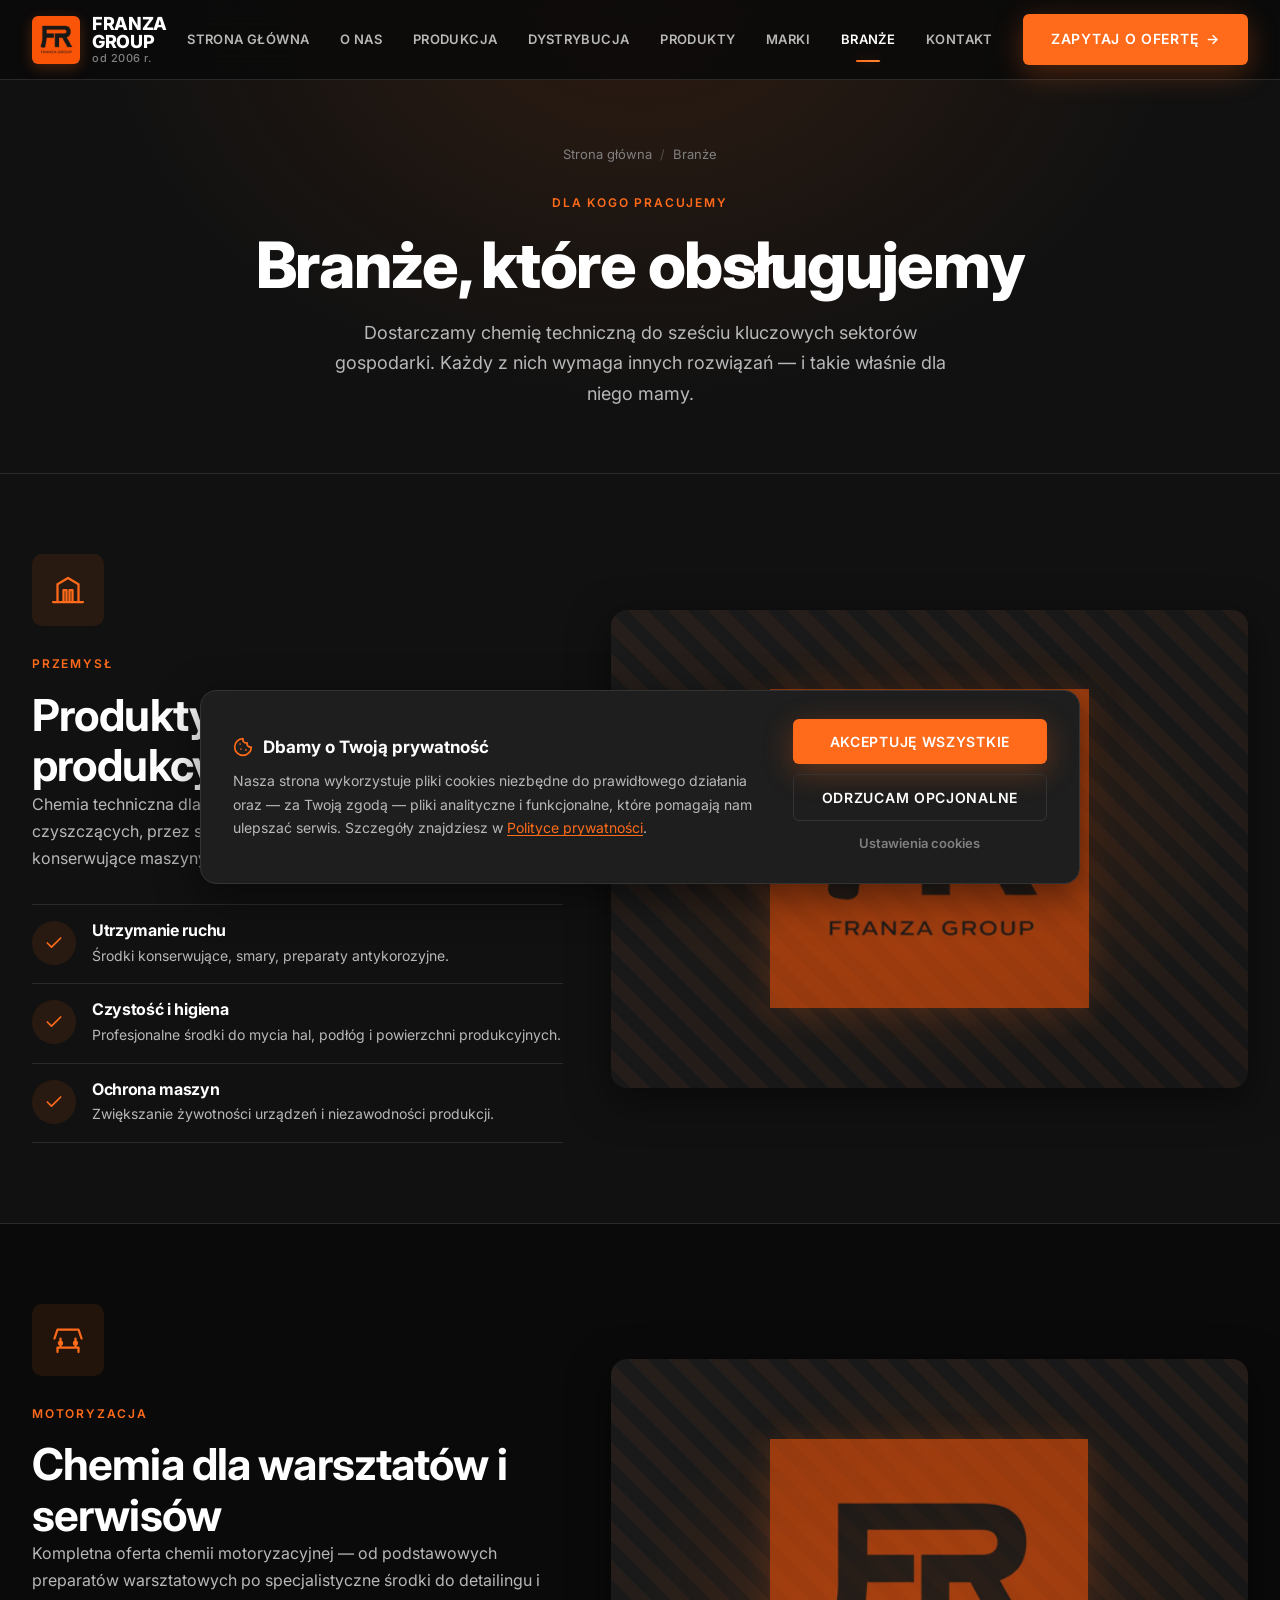
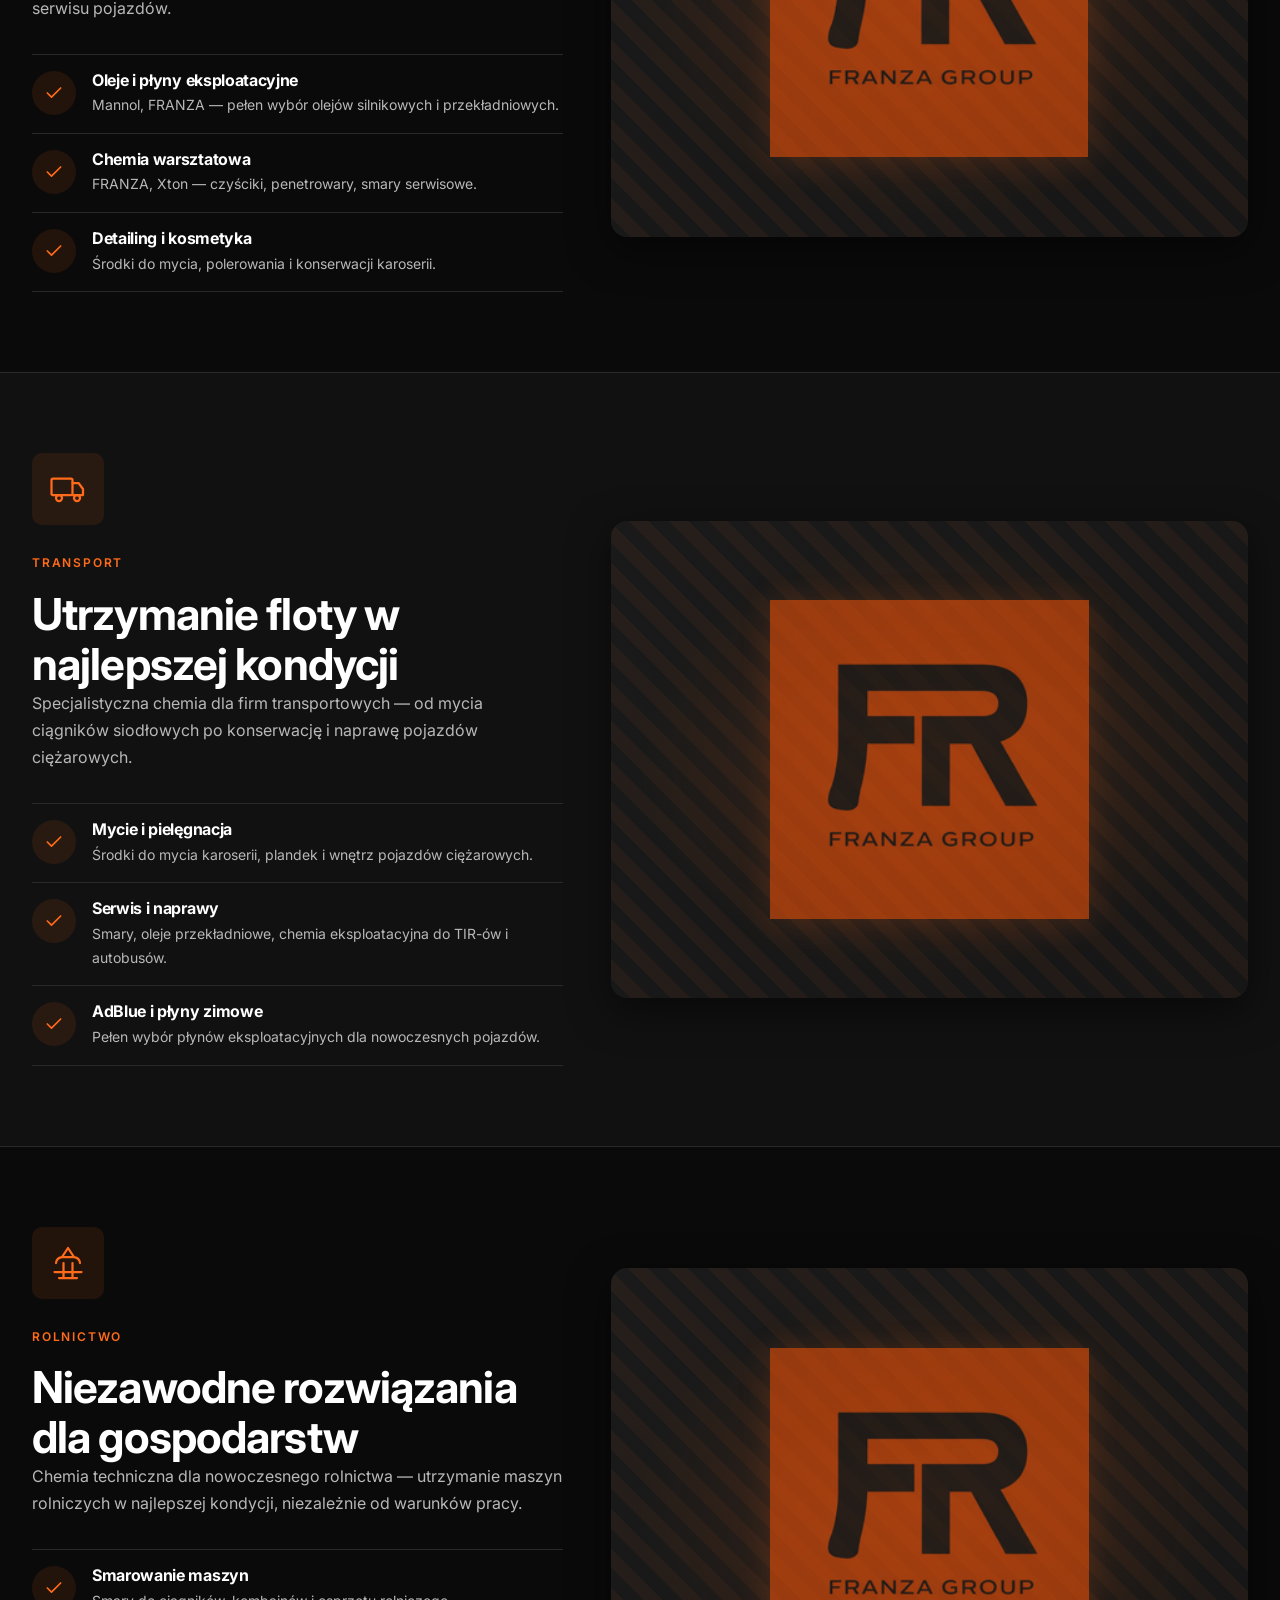
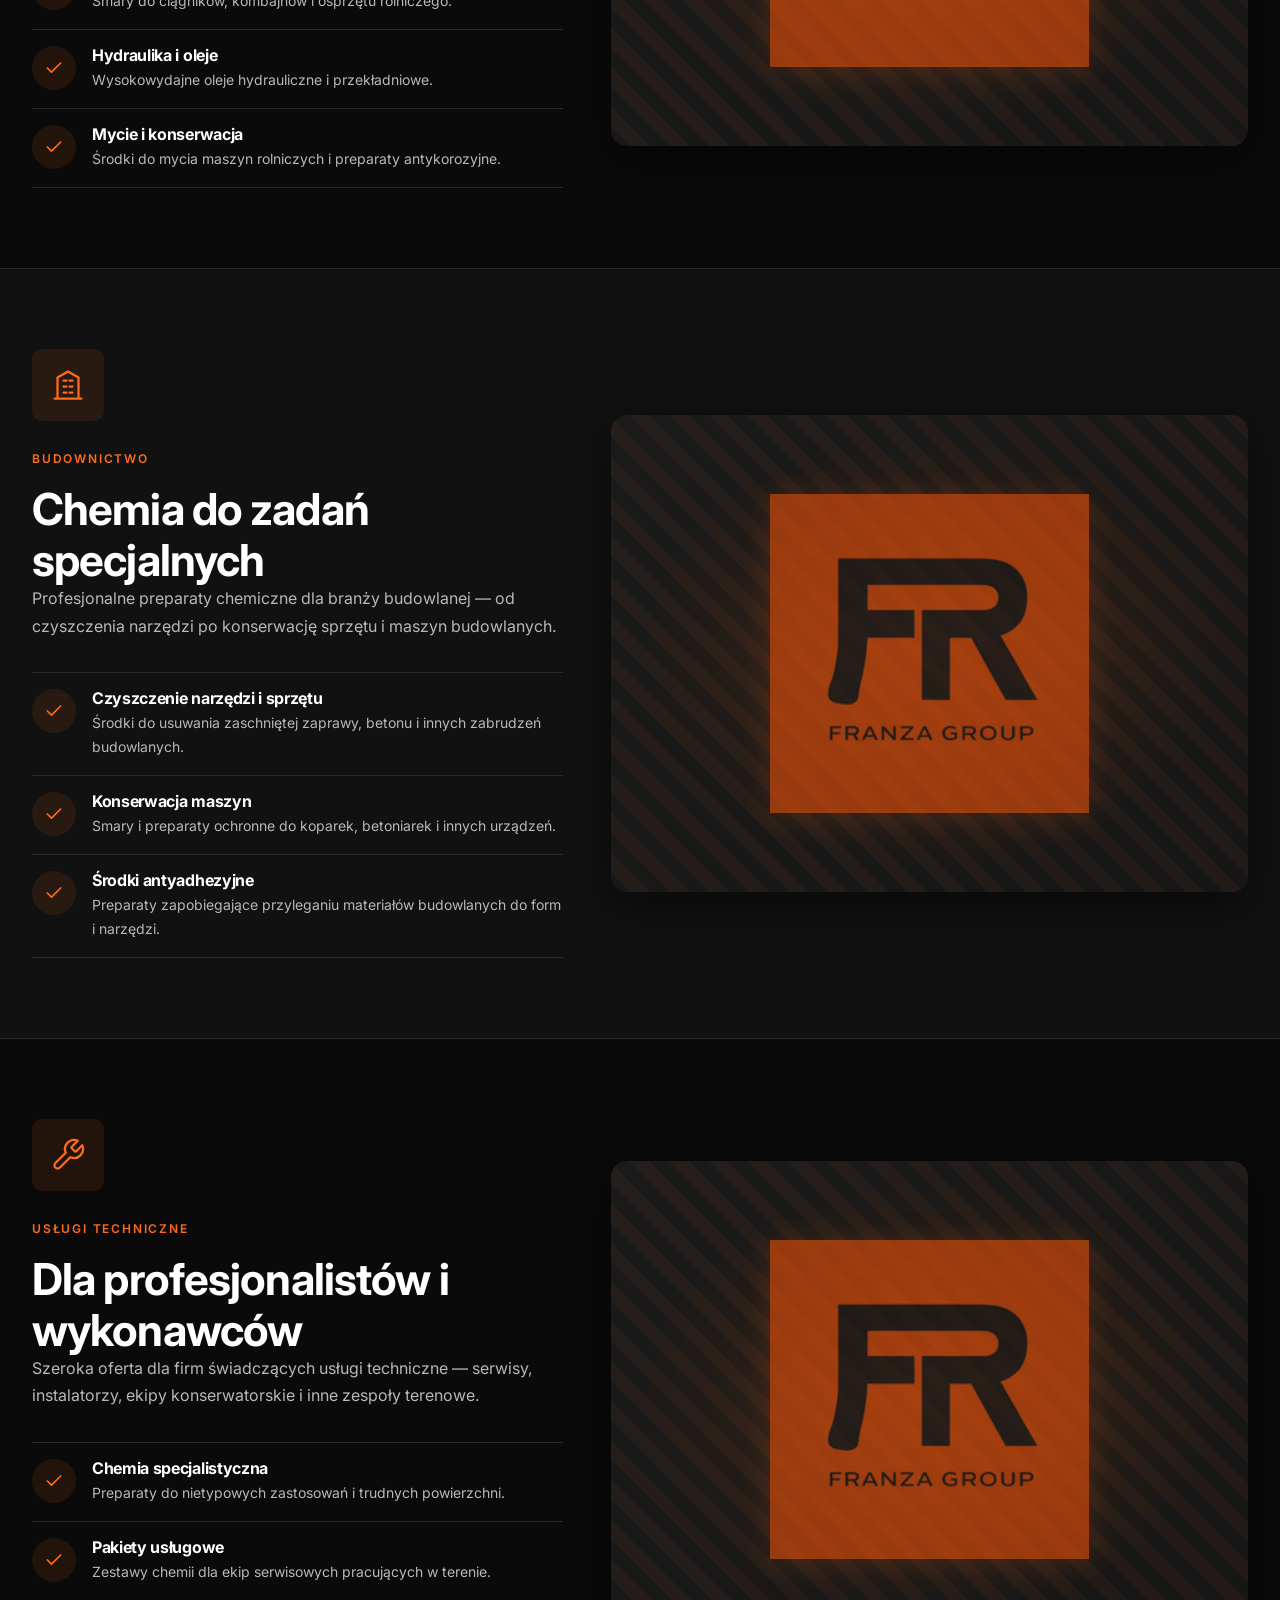
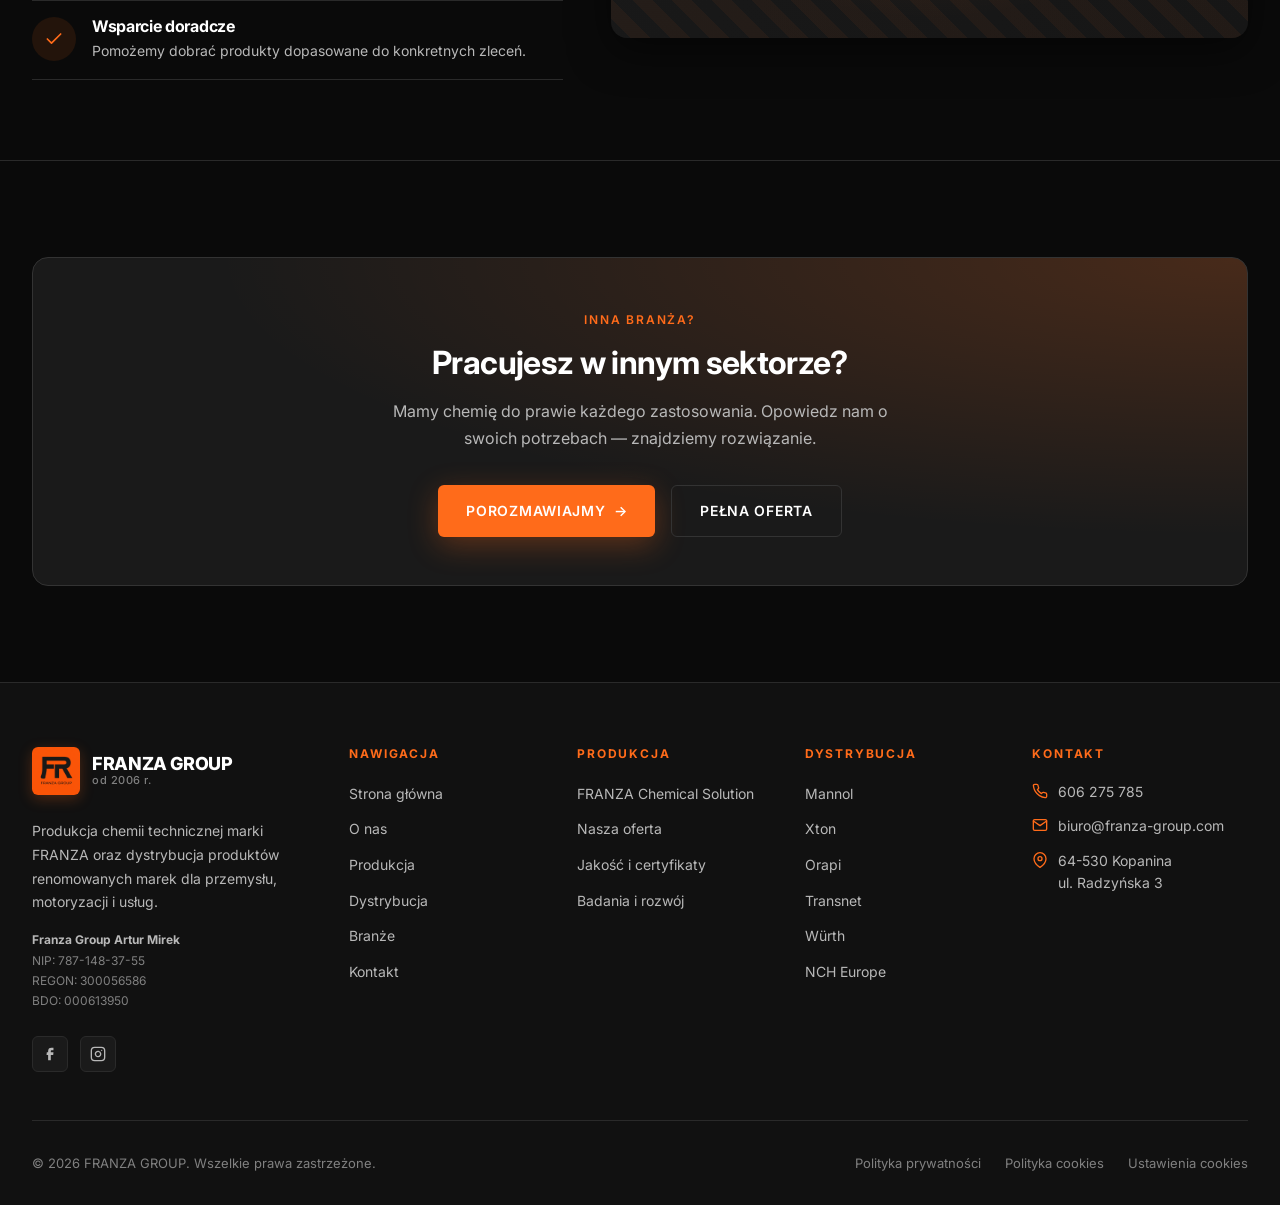
==== commit 3ce44008: "j" ====
--- a/pages/branze.html
+++ b/pages/branze.html
@@ -5,6 +5,27 @@
   <meta name="viewport" content="width=device-width, initial-scale=1.0">
   <meta name="description" content="Branże, dla których pracujemy — przemysł, motoryzacja, transport, rolnictwo, budownictwo, usługi techniczne.">
   <meta name="theme-color" content="#0a0a0a">
+
+  <!-- ============================================================
+       SEO — adres kanoniczny i podgląd przy udostępnianiu linku
+       >>> Gdyby domena działała BEZ www, podmień adresy poniżej <<<
+       ============================================================ -->
+  <link rel="canonical" href="https://www.franza-group.com/pages/branze.html">
+  <meta property="og:type" content="website">
+  <meta property="og:locale" content="pl_PL">
+  <meta property="og:site_name" content="FRANZA GROUP">
+  <meta property="og:url" content="https://www.franza-group.com/pages/branze.html">
+  <meta property="og:title" content="Branże — FRANZA GROUP">
+  <meta property="og:description" content="Branże, dla których pracujemy — przemysł, motoryzacja, transport, rolnictwo, budownictwo, usługi techniczne.">
+  <meta property="og:image" content="https://www.franza-group.com/assets/og-franza-group.jpg">
+  <meta property="og:image:width" content="1200">
+  <meta property="og:image:height" content="630">
+  <meta property="og:image:alt" content="FRANZA GROUP — chemia, która napędza przemysł">
+  <meta name="twitter:card" content="summary_large_image">
+  <meta name="twitter:title" content="Branże — FRANZA GROUP">
+  <meta name="twitter:description" content="Branże, dla których pracujemy — przemysł, motoryzacja, transport, rolnictwo, budownictwo, usługi techniczne.">
+  <meta name="twitter:image" content="https://www.franza-group.com/assets/og-franza-group.jpg">
+
   <title>Branże — FRANZA GROUP</title>
 
   <link rel="preconnect" href="https://fonts.googleapis.com">
@@ -62,7 +83,20 @@
 </head>
 <body>
 
-  <div id="header-slot"></div>
+  <div id="header-slot">
+    <noscript>
+      <nav aria-label="Nawigacja">
+      <a href="../index.html">Strona główna</a>
+      <a href="o-nas.html">O nas</a>
+      <a href="produkcja.html">Produkcja</a>
+      <a href="dystrybucja.html">Dystrybucja</a>
+      <a href="produkty.html">Produkty</a>
+      <a href="marki.html">Marki</a>
+      <a href="branze.html">Branże</a>
+      <a href="kontakt.html">Kontakt</a>
+      </nav>
+    </noscript>
+  </div>
 
   <main>
     <section class="page-header">
@@ -204,7 +238,7 @@
             </div>
           </div>
           <div class="industry-detail-image">
-            <img src="https://images.unsplash.com/photo-1500595046743-cd271d694d30?w=1000&q=80&auto=format&fit=crop" alt="Rolnictwo" loading="lazy">
+            <img src="https://images.unsplash.com/photo-1533241242276-46a506b40d66?w=1000&q=80&auto=format&fit=crop" alt="Kombajn i ciągnik przy pracy w polu — zdjęcie ilustracyjne" loading="lazy">
           </div>
         </div>
       </div>
--- a/css/styles.css
+++ b/css/styles.css
@@ -615,19 +615,30 @@
   height: auto;
   object-fit: contain;
 }
+/* Etykieta u góry, nie na dole — dłuższe nazwy produktów wchodziły
+   na wyśrodkowane kropki nawigacji */
 .fr-slide-label {
   position: absolute;
   left: 0.9rem;
-  bottom: 0.9rem;
+  top: 0.9rem;
+  max-width: calc(100% - 1.8rem);
   background: rgba(10, 10, 10, 0.72);
   color: #fff;
   font-size: 0.6875rem;
   font-weight: 600;
+  line-height: 1.35;
   letter-spacing: 0.04em;
   text-transform: uppercase;
   padding: 0.3rem 0.75rem;
-  border-radius: 100px;
+  border-radius: 14px;
   z-index: 3;
+}
+
+@media (max-width: 480px) {
+  .fr-slide-label {
+    font-size: 0.625rem;
+    letter-spacing: 0.02em;
+  }
 }
 .fr-slider-btn {
   position: absolute;
